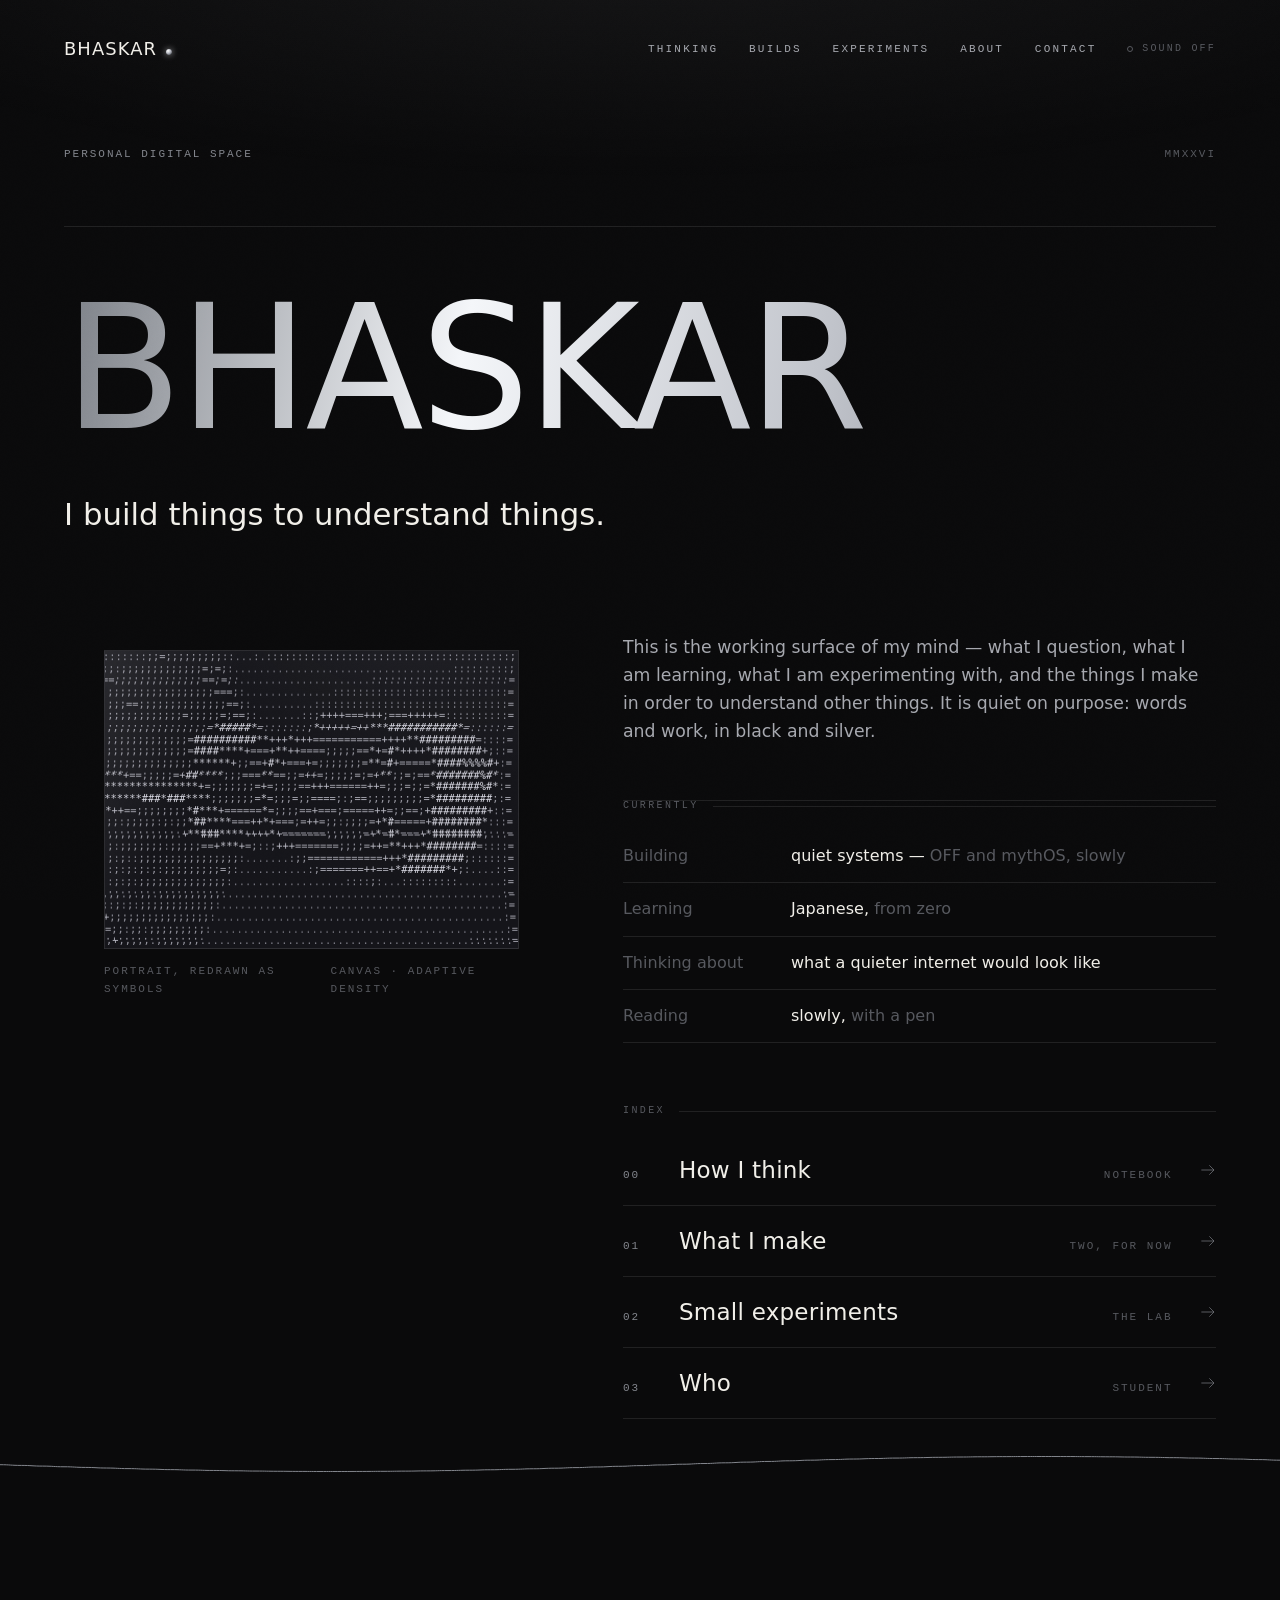
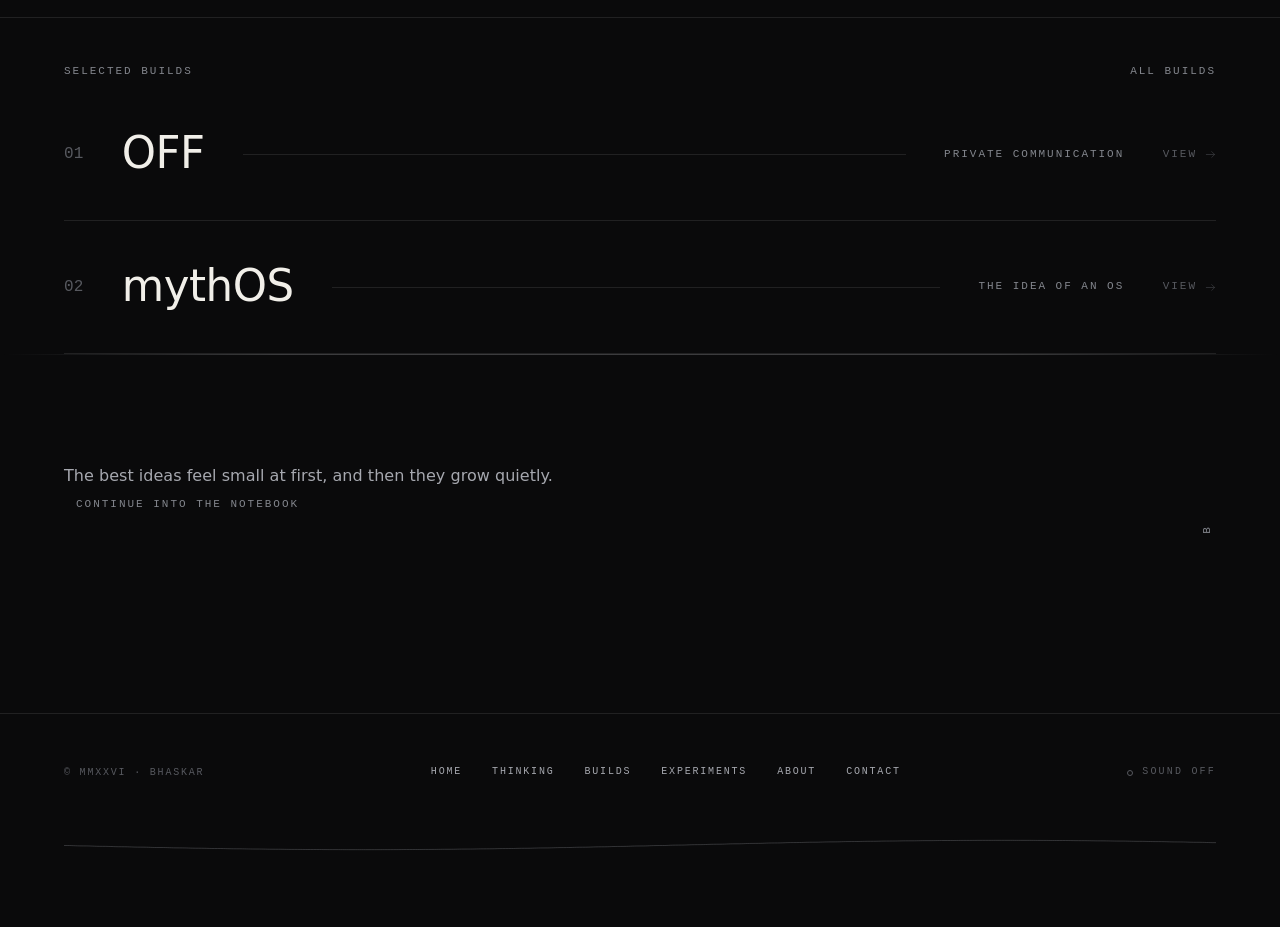
==== index.html @ d9e7417f "BHASKAR — personal site: 8 pages, design system, fonts, audio, loader, 404" ====
<!DOCTYPE html>
<html lang="en" class="no-js" data-base="">
<head>
  <meta charset="UTF-8">
  <meta name="viewport" content="width=device-width, initial-scale=1">
  <title>BHASKAR — builder &amp; student</title>
  <meta name="description" content="The personal digital space of Bhaskar. Thinking in public, quiet experiments, and things built to understand things.">
  <link rel="canonical" href="/">
  <link rel="icon" type="image/svg+xml" href="favicon.svg">
  <link rel="manifest" href="manifest.webmanifest">
  <meta name="theme-color" content="#0a0a0b">

  <meta property="og:type" content="website">
  <meta property="og:site_name" content="BHASKAR">
  <meta property="og:title" content="BHASKAR">
  <meta property="og:description" content="Thinking in public, quiet experiments, and things built to understand things.">
  <meta property="og:url" content="/">
  <meta name="twitter:card" content="summary">
  <meta name="twitter:title" content="BHASKAR">
  <meta name="twitter:description" content="Thinking in public, quiet experiments, and things built to understand things.">

  <link rel="preload" href="assets/fonts/SpaceGrotesk-Variable.woff2" as="font" type="font/woff2" crossorigin>
  <link rel="preload" href="assets/fonts/IBMPlexMono-Regular.woff2" as="font" type="font/woff2" crossorigin>
  <link rel="stylesheet" href="css/styles.css">
  <script src="js/loader.js" defer></script>
</head>
<body class="page-home">
  <div class="loader" role="status" aria-label="Loading">
    <div class="loader-inner">
      <span class="loader-word">BHASKAR<span class="dot" aria-hidden="true">.</span></span>
      <span class="loader-line" aria-hidden="true"></span>
      <span class="loader-caption mono">LOADING<span class="cursor" aria-hidden="true">_</span></span>
    </div>
  </div>


  <div class="page-shade" aria-hidden="true"></div>

  <header class="site-head wrap">
    <a class="wordmark" href="index.html" aria-label="BHASKAR — back to the top">
      BHASKAR<span class="dot" aria-hidden="true"></span>
    </a>
    <nav class="site-nav" aria-label="Primary">
      <a href="thinking/index.html">Thinking</a>
      <a href="builds/index.html">Builds</a>
      <a href="experiments/index.html">Experiments</a>
      <a href="about/index.html">About</a>
      <a href="contact/index.html">Contact</a>
      <button class="sound-toggle" type="button" data-sound-toggle aria-pressed="false" aria-label="Toggle sound">
        <span class="led" aria-hidden="true"></span><span data-sound-label>SOUND OFF</span>
      </button>
    </nav>
    <button class="menu-toggle" type="button" aria-expanded="false" aria-controls="menuPanel">MENU</button>
  </header>

  <div class="menu-panel" id="menuPanel" aria-hidden="true">
    <a href="index.html"><span class="n">00</span>Home</a>
    <a href="thinking/index.html"><span class="n">01</span>Thinking</a>
    <a href="builds/index.html"><span class="n">02</span>Builds</a>
    <a href="experiments/index.html"><span class="n">03</span>Experiments</a>
    <a href="about/index.html"><span class="n">04</span>About</a>
    <a href="contact/index.html"><span class="n">05</span>Contact</a>
    <div class="menu-foot caps">BHASKAR · MMXXVI</div>
  </div>

  <main id="main">
    <section class="home-hero wrap" aria-labelledby="home-title">
      <div class="home-meta">
        <span class="caps caps--silver">Personal digital space</span>
        <span class="caps caps--dim">MMXXVI</span>
      </div>

      <h1 id="home-title" class="home-title metal">BHASKAR</h1>

      <p class="home-lede">
        I build things to understand things.
      </p>

      <div class="home-grid">
        <figure class="portrait" data-reveal>
          <div class="portrait__frame">
            <canvas data-portrait
                    data-src="assets/images/portrait/portrait.webp"
                    data-fallback="portraitFallback"
                    aria-label="Portrait of Bhaskar redrawn as a field of characters"></canvas>
            <img id="portraitFallback"
                 src="assets/images/portrait/portrait.webp"
                 alt="Portrait of Bhaskar"
                 width="1600" height="1156"
                 loading="lazy" decoding="async" hidden>
          </div>
          <figcaption class="portrait__caption">
            <span class="caps caps--dim">Portrait, redrawn as symbols</span>
            <span class="caps caps--dim">Canvas · adaptive density</span>
          </figcaption>
        </figure>

        <div class="home-intro">
          <p class="lead" data-reveal>
            This is the working surface of my mind — what I question, what I am
            learning, what I am experimenting with, and the things I make in
            order to understand other things. It is quiet on purpose: words and
            work, in black and silver.
          </p>

          <section class="currently" aria-label="Currently" data-reveal>
            <h2 class="block-label">Currently</h2>
            <dl>
              <div class="row"><dt>Building</dt><dd>quiet systems — <span class="t">OFF and mythOS, slowly</span></dd></div>
              <div class="row"><dt>Learning</dt><dd>Japanese, <span class="t">from zero</span></dd></div>
              <div class="row"><dt>Thinking about</dt><dd>what a quieter internet would look like</dd></div>
              <div class="row"><dt>Reading</dt><dd>slowly, <span class="t">with a pen</span></dd></div>
            </dl>
          </section>

          <section class="page-index" aria-label="Pages" data-reveal style="--d:.15s">
            <h2 class="block-label">Index</h2>
            <div class="row">
              <span class="n caps caps--dim">00</span>
              <a class="name" href="thinking/index.html">How I think</a>
              <span class="where caps caps--dim">Notebook</span>
              <span class="arrow" aria-hidden="true"><svg viewBox="0 0 24 24" preserveAspectRatio="none"><path d="M2 12 H21 M14 5 L21 12 L14 19"/></svg></span>
            </div>
            <div class="row">
              <span class="n caps caps--dim">01</span>
              <a class="name" href="builds/index.html">What I make</a>
              <span class="where caps caps--dim">Two, for now</span>
              <span class="arrow" aria-hidden="true"><svg viewBox="0 0 24 24" preserveAspectRatio="none"><path d="M2 12 H21 M14 5 L21 12 L14 19"/></svg></span>
            </div>
            <div class="row">
              <span class="n caps caps--dim">02</span>
              <a class="name" href="experiments/index.html">Small experiments</a>
              <span class="where caps caps--dim">The lab</span>
              <span class="arrow" aria-hidden="true"><svg viewBox="0 0 24 24" preserveAspectRatio="none"><path d="M2 12 H21 M14 5 L21 12 L14 19"/></svg></span>
            </div>
            <div class="row">
              <span class="n caps caps--dim">03</span>
              <a class="name" href="about/index.html">Who</a>
              <span class="where caps caps--dim">Student</span>
              <span class="arrow" aria-hidden="true"><svg viewBox="0 0 24 24" preserveAspectRatio="none"><path d="M2 12 H21 M14 5 L21 12 L14 19"/></svg></span>
            </div>
          </section>
        </div>
      </div>
    </section>

    <svg class="wave wave--line" data-wave role="presentation" aria-hidden="true"></svg>

    <section class="selected wrap" aria-label="Selected projects">
      <div class="selected-head">
        <h2 class="caps caps--silver">Selected builds</h2>
        <a class="caps u-line" href="builds/index.html" data-sound="whoosh">All builds</a>
      </div>

      <a class="row" href="builds/off/index.html" data-sound="click">
        <span class="num mono">01</span>
        <span class="name">OFF</span>
        <span class="rule" aria-hidden="true"></span>
        <span class="tag caps">Private communication</span>
        <span class="go caps">View<span class="arrow" aria-hidden="true"><svg viewBox="0 0 24 24" preserveAspectRatio="none"><path d="M2 12 H21 M14 5 L21 12 L14 19"/></svg></span></span>
      </a>

      <a class="row" href="builds/mythos/index.html" data-sound="click">
        <span class="num mono">02</span>
        <span class="name">mythOS</span>
        <span class="rule" aria-hidden="true"></span>
        <span class="tag caps">The idea of an OS</span>
        <span class="go caps">View<span class="arrow" aria-hidden="true"><svg viewBox="0 0 24 24" preserveAspectRatio="none"><path d="M2 12 H21 M14 5 L21 12 L14 19"/></svg></span></span>
      </a>
    </section>

    <div class="wrap hair"></div>

    <div class="home-end wrap" data-reveal>
      <p class="line">
        The best ideas feel small at first, and then they grow quietly.
        <a class="u-line caps caps--silver" href="thinking/index.html" style="margin-left:12px">Continue into the notebook</a>
      </p>
      <span class="sign">B</span>
    </div>
  </main>

  <footer class="site-foot">
    <div class="foot-row">
      <span class="caps">© MMXXVI · BHASKAR</span>
      <nav class="foot-links" aria-label="Footer">
        <a href="index.html">Home</a>
        <a href="thinking/index.html">Thinking</a>
        <a href="builds/index.html">Builds</a>
        <a href="experiments/index.html">Experiments</a>
        <a href="about/index.html">About</a>
        <a href="contact/index.html">Contact</a>
      </nav>
      <button class="sound-toggle" type="button" data-sound-toggle aria-pressed="false" aria-label="Toggle sound">
        <span class="led" aria-hidden="true"></span><span data-sound-label>SOUND OFF</span>
      </button>
    </div>
    <svg class="wave wave--sm wave--faint wf" data-wave role="presentation" aria-hidden="true"></svg>
  </footer>

  <script src="js/data/projects.js" defer></script>
  <script src="js/audio.js" defer></script>
  <script src="js/transitions.js" defer></script>
  <script src="js/reveal.js" defer></script>
  <script src="js/waves.js" defer></script>
  <script src="js/portrait.js" defer></script>
  <script src="js/main.js" defer></script>
</body>
</html>
---- css/styles.css ----
/* ============================================================
   BHASKAR — design system
   black / white / graphite / silver / quiet typography
   ============================================================ */

/* ---------- tokens ---------- */
:root {
  --black:      #060606;
  --ink:        #0b0b0c;
  --page:       #0a0a0b;
  --charcoal:   #15151a;
  --graphite:   #26262d;
  --steel:      #3d3f47;

  --silver-dim: #83868d;
  --silver:     #b9bcc4;
  --silver-bright: #eef0f4;
  --paper:      #f1efe9;
  --fog:        #a6a8af;
  --ghost:      #57595f;
  --line:       rgba(238, 240, 244, 0.10);
  --line-strong: rgba(238, 240, 244, 0.22);

  --font-sans: "Space Grotesk", "Avenir Next", "Segoe UI", system-ui, sans-serif;
  --font-mono: "IBM Plex Mono", ui-monospace, "SF Mono", "Cascadia Mono", Menlo, monospace;

  --ease: cubic-bezier(0.16, 1, 0.3, 1);
  --ease-hard: cubic-bezier(0.77, 0, 0.18, 1);

  --silver-metal: linear-gradient(100deg,
      #7c8087 0%, #f4f6f9 16%, #c2c5cc 30%, #71757d 46%,
      #eceef2 60%, #a9adb5 78%, #7c8087 100%);

  --section-gap: clamp(64px, 12vh, 140px);
}

/* ---------- reset ---------- */
*, *::before, *::after { box-sizing: border-box; }

html {
  -webkit-text-size-adjust: 100%;
  scrollbar-color: var(--graphite) var(--black);
}

body {
  margin: 0;
  background: var(--page);
  color: var(--paper);
  font-family: var(--font-sans);
  font-size: 1rem;
  line-height: 1.65;
  font-weight: 400;
  letter-spacing: 0.002em;
  overflow-x: clip;
  -webkit-font-smoothing: antialiased;
  text-rendering: optimizeLegibility;
  min-height: 100vh;
  display: flex;
  flex-direction: column;
}

main { flex: 1 0 auto; }

/* film-grain / paper noise */
body::before,
body::after {
  content: "";
  position: fixed;
  inset: 0;
  pointer-events: none;
  z-index: 64;
}
body::before {
  background-image: url("data:image/svg+xml,%3Csvg xmlns='http://www.w3.org/2000/svg' width='160' height='160'%3E%3Cfilter id='n'%3E%3CfeTurbulence type='fractalNoise' baseFrequency='0.8' numOctaves='2'/%3E%3C/filter%3E%3Crect width='160' height='160' filter='url(%23n)' opacity='0.5'/%3E%3C/svg%3E");
  opacity: 0.028;
  mix-blend-mode: overlay;
}
/* soft light well at the top of every page */
body::after {
  background:
    radial-gradient(120% 46% at 50% -8%, rgba(238, 240, 244, 0.055), transparent 62%),
    none;
  z-index: -1;
}

/* ---------- base type ---------- */
h1, h2, h3, h4 { margin: 0; font-weight: 400; line-height: 1.08; letter-spacing: -0.015em; }

p { margin: 0 0 1.1em; }

a {
  color: inherit;
  text-decoration: none;
}

::selection { background: var(--paper); color: var(--black); text-shadow: none; }

:focus-visible {
  outline: 1px solid var(--silver-bright);
  outline-offset: 3px;
  border-radius: 1px;
}

img, svg, canvas { display: block; max-width: 100%; }

button {
  font: inherit;
  color: inherit;
  background: none;
  border: 0;
  padding: 0;
  cursor: pointer;
}

/* ---------- helpers ---------- */
.wrap {
  width: 100%;
  max-width: 1340px;
  margin-inline: auto;
  padding-inline: clamp(20px, 5vw, 64px);
}

.mono { font-family: var(--font-mono); }
.caps {
  font-family: var(--font-mono);
  font-size: 0.6875rem;              /* 11px */
  letter-spacing: 0.18em;
  text-transform: uppercase;
  line-height: 1.6;
}
.caps--dim { color: var(--ghost); }
.caps--silver { color: var(--silver-dim); }

.sr-only {
  position: absolute;
  width: 1px; height: 1px;
  padding: 0; margin: -1px;
  overflow: hidden;
  clip: rect(0 0 0 0);
  white-space: nowrap;
  border: 0;
}

.hair {
  height: 1px;
  border: 0;
  margin: 0;
  background: linear-gradient(90deg, transparent, var(--line-strong) 22%, var(--line-strong) 78%, transparent);
}

/* silver metallic headline treatment */
.metal {
  background: var(--silver-metal);
  background-size: 220% 100%;
  -webkit-background-clip: text;
  background-clip: text;
  -webkit-text-fill-color: transparent;
  color: transparent;
  animation: metal-sweep 14s ease-in-out infinite;
}
@keyframes metal-sweep {
  0%, 100% { background-position: 0% 0; }
  50%      { background-position: 96% 0; }
}

@media (prefers-reduced-motion: reduce) {
  .metal { animation: none; background-position: 14% 0; }
}

/* hairline that slides its light along */
.sheen {
  position: relative;
  overflow: hidden;
}
.sheen::after {
  content: "";
  position: absolute;
  top: 0; bottom: 0; left: -120%;
  width: 55%;
  background: linear-gradient(100deg, transparent, rgba(238, 240, 244, 0.10), transparent);
  transform: skewX(-18deg);
  animation: sheen-slide 7s var(--ease) infinite;
}
@keyframes sheen-slide {
  0%, 55% { left: -130%; }
  90%, 100% { left: 130%; }
}
@media (prefers-reduced-motion: reduce) { .sheen::after { animation: none; display: none; } }

.vlabel {
  writing-mode: vertical-rl;
  font-family: var(--font-mono);
  font-size: 0.625rem;
  letter-spacing: 0.42em;
  text-transform: uppercase;
  color: var(--ghost);
}

/* underline sweep for links */
.u-line { position: relative; }
.u-line::after {
  content: "";
  position: absolute;
  left: 0; right: 0; bottom: -3px;
  height: 1px;
  background: var(--silver);
  transform: scaleX(0);
  transform-origin: left;
  transition: transform 0.45s var(--ease);
}
.u-line:hover::after, .u-line:focus-visible::after { transform: scaleX(1); }

/* small arrow glyph (svg, no font dependency) */
.arrow {
  display: inline-block;
  width: 1em; height: 1em;
  vertical-align: -0.12em;
  transition: transform 0.4s var(--ease);
}
.arrow svg { width: 100%; height: 100%; stroke: currentColor; fill: none; stroke-width: 1; }

/* ---------- scroll reveal ---------- */
.reveal {
  opacity: 0;
  transform: translateY(26px);
  transition: opacity 0.9s var(--ease), transform 0.9s var(--ease);
  transition-delay: var(--d, 0s);
  will-change: opacity, transform;
}
.reveal.in { opacity: 1; transform: none; }

.reveal-line { position: relative; }
.reveal-line::before {
  content: "";
  position: absolute;
  left: 0; right: 0; top: -1px;
  height: 1px;
  background: var(--silver-dim);
  transform: scaleX(0);
  transform-origin: left;
  transition: transform 1.1s var(--ease) 0.2s;
}
.reveal-line.in::before { transform: scaleX(1); }

/* ============================================================
   page transition (silver-haired wipe)
   ============================================================ */
.page-shade {
  position: fixed;
  inset: 0;
  z-index: 70;
  background: var(--black);
  transform: scaleY(0);
  transform-origin: 50% 0;
  pointer-events: none;
  visibility: hidden;
}
.page-shade::after {
  content: "";
  position: absolute;
  left: 0; right: 0; bottom: 0;
  height: 1px;
  background: linear-gradient(90deg, transparent, var(--silver) 30%, #fff 50%, var(--silver) 70%, transparent);
  opacity: 0.5;
}

body.is-live .page-shade { visibility: visible; }
body.is-leaving .page-shade {
  animation: shade-in 0.42s var(--ease-hard) forwards;
  visibility: visible;
}
@keyframes shade-in {
  from { transform: scaleY(0); }
  to   { transform: scaleY(1); }
}

body.is-arriving .page-shade {
  animation: shade-out 0.62s var(--ease-hard) 0.06s forwards;
  visibility: visible;
}
@keyframes shade-out {
  from { transform: scaleY(1); }
  to   { transform: scaleY(0); }
}

/* subtle rise-in for main content on arrival */
body.is-arriving main,
body.is-arriving .site-head,
body.is-arriving .site-foot {
  animation: rise-in 0.7s var(--ease) 0.16s both;
}
@keyframes rise-in {
  from { opacity: 0; transform: translateY(14px); }
  to   { opacity: 1; transform: none; }
}

@media (prefers-reduced-motion: reduce) {
  .page-shade, body.is-arriving .page-shade { animation-duration: 0.001s; }
  body.is-arriving main,
  body.is-arriving .site-head,
  body.is-arriving .site-foot { animation: none; }
}

/* ============================================================
   header / navigation
   ============================================================ */
.site-head {
  display: flex;
  align-items: center;
  justify-content: space-between;
  gap: 24px;
  padding-top: clamp(22px, 4vh, 34px);
  padding-bottom: 10px;
}

.wordmark {
  display: inline-flex;
  align-items: baseline;
  gap: 9px;
  font-size: clamp(1.05rem, 1.4vw, 1.3rem);
  font-weight: 500;
  letter-spacing: 0.06em;
  color: var(--paper);
  white-space: nowrap;
}
.wordmark .dot {
  display: inline-block;
  width: 6px; height: 6px;
  border-radius: 50%;
  background: radial-gradient(circle at 34% 30%, #fff, var(--silver) 42%, var(--steel) 90%);
  box-shadow: 0 0 6px rgba(238, 240, 244, 0.65);
  vertical-align: 0.08em;
}

.site-nav {
  display: flex;
  align-items: center;
  gap: clamp(18px, 2.4vw, 34px);
}
.site-nav a {
  font-family: var(--font-mono);
  font-size: 0.6875rem;
  letter-spacing: 0.2em;
  text-transform: uppercase;
  color: var(--fog);
  position: relative;
  padding-block: 4px;
  transition: color 0.3s ease;
}
.site-nav a::after {
  content: "";
  position: absolute;
  left: 0; right: 0; bottom: -2px;
  height: 1px;
  background: var(--silver);
  transform: scaleX(0);
  transform-origin: left;
  transition: transform 0.4s var(--ease);
}
.site-nav a:hover, .site-nav a:focus-visible,
.site-nav a[aria-current="page"] { color: var(--paper); }
.site-nav a:hover::after,
.site-nav a:focus-visible::after,
.site-nav a[aria-current="page"]::after { transform: scaleX(1); }

.sound-toggle {
  display: inline-flex;
  align-items: center;
  gap: 9px;
  font-family: var(--font-mono);
  font-size: 0.625rem;
  letter-spacing: 0.22em;
  color: var(--ghost);
  padding: 6px 0;
  transition: color 0.3s ease;
  -webkit-tap-highlight-color: transparent;
}
.sound-toggle:hover { color: var(--paper); }
.sound-toggle .led {
  width: 6px; height: 6px;
  border-radius: 50%;
  border: 1px solid var(--ghost);
  transition: all 0.3s ease;
}
.sound-toggle[aria-pressed="true"] { color: var(--silver); }
.sound-toggle[aria-pressed="true"] .led {
  background: var(--silver-bright);
  border-color: var(--silver-bright);
  box-shadow: 0 0 7px rgba(238, 240, 244, 0.75);
}

.menu-toggle {
  display: none;
  font-family: var(--font-mono);
  font-size: 0.6875rem;
  letter-spacing: 0.22em;
  color: var(--fog);
  padding: 6px 0;
  z-index: 60;
}

/* ---------- mobile nav panel ---------- */
.menu-panel {
  position: fixed;
  inset: 0;
  z-index: 60;
  background: var(--black);
  display: flex;
  flex-direction: column;
  align-items: flex-start;
  justify-content: center;
  padding: 0 clamp(28px, 8vw, 60px);
  gap: 8px;
  clip-path: inset(0 0 100% 0);
  visibility: hidden;
  transition: clip-path 0.42s var(--ease-hard), visibility 0.42s;
}
.menu-panel.open { clip-path: inset(0 0 0 0); visibility: visible; }
.menu-panel a {
  font-size: clamp(1.6rem, 7vw, 2.4rem);
  font-weight: 300;
  letter-spacing: -0.01em;
  color: var(--paper);
  padding-block: 8px;
  display: flex;
  align-items: baseline;
  gap: 18px;
}
.menu-panel a .n {
  font-family: var(--font-mono);
  font-size: 0.6875rem;
  color: var(--ghost);
}
.menu-panel .menu-foot {
  margin-top: 40px;
  color: var(--ghost);
}

/* ============================================================
   waves
   ============================================================ */
.wave {
  width: 100%;
  height: 90px;
  overflow: hidden;
  pointer-events: none;
  user-select: none;
}
.wave--sm { height: 56px; }
.wave--lg { height: clamp(120px, 20vh, 240px); }
.wave--full { height: clamp(160px, 30vh, 320px); }
.wave path { vector-effect: non-scaling-stroke; fill: none; }
.wave--line path { stroke: var(--silver-dim); }
.wave--faint path { stroke: rgba(184, 187, 195, 0.4); }
.wave--fog path { stroke: rgba(87, 89, 95, 0.6); }

.wave-space {
  display: block;
  width: 100%;
  height: clamp(70px, 16vh, 150px);
}

/* ============================================================
   home
   ============================================================ */
.home-hero { padding-top: clamp(34px, 8vh, 92px); }

.home-meta {
  display: flex;
  justify-content: space-between;
  gap: 18px;
  flex-wrap: wrap;
  padding-bottom: clamp(30px, 7vh, 66px);
  border-bottom: 1px solid var(--line);
}

.home-title {
  margin-top: clamp(30px, 7vh, 70px);
  line-height: 0.92;
  font-size: clamp(3rem, 13.5vw, 12rem);
  font-weight: 400;
  letter-spacing: -0.02em;
  max-width: 12ch;
}
.home-title .metal { display: inline-block; }

.home-lede {
  margin: clamp(26px, 5vh, 48px) 0 0;
  max-width: 30ch;
  font-size: clamp(1.35rem, 2.4vw, 2rem);
  font-weight: 300;
  line-height: 1.32;
  color: var(--paper);
}
.home-lede em { font-style: normal; color: var(--silver); }

.home-grid {
  margin-top: clamp(48px, 11vh, 110px);
  display: grid;
  grid-template-columns: minmax(0, 5fr) minmax(0, 6fr);
  gap: clamp(28px, 5vw, 80px);
  align-items: start;
}

/* portrait */
.portrait { position: relative; }
.portrait__frame {
  position: relative;
  overflow: hidden;
  aspect-ratio: 1600 / 1156;
  background:
    radial-gradient(120% 120% at 80% -20%, rgba(238, 240, 244, 0.06), transparent 55%),
    var(--charcoal);
  border: 1px solid var(--line);
}
.portrait__frame canvas {
  width: 100%;
  height: 100%;
  display: block;
  -webkit-user-select: none;
  user-select: none;
}
.portrait__frame img { width: 100%; height: 100%; object-fit: cover; }
.portrait__frame::after {
  content: "";
  position: absolute;
  inset: 0;
  background: linear-gradient(115deg, rgba(255,255,255,0.09), transparent 26%);
  pointer-events: none;
}
.portrait__caption {
  margin-top: 14px;
  display: flex;
  justify-content: space-between;
  gap: 16px;
}

/* home intro column */
.home-intro .lead {
  font-size: clamp(1.02rem, 1.35vw, 1.22rem);
  line-height: 1.62;
  color: var(--fog);
  max-width: 56ch;
}
.block-label {
  font-family: var(--font-mono);
  font-size: 0.625rem;
  letter-spacing: 0.24em;
  text-transform: uppercase;
  color: var(--ghost);
  margin: 0 0 18px;
  display: flex;
  align-items: center;
  gap: 14px;
}
.block-label::after {
  content: "";
  flex: 1;
  height: 1px;
  background: var(--line);
}

.currently {
  margin-top: clamp(34px, 6vh, 60px);
  border-top: 1px solid var(--line);
  border-bottom: 1px solid var(--line);
}
.currently dl { margin: 0; }
.currently .row {
  display: grid;
  grid-template-columns: 150px 1fr;
  gap: 18px;
  padding: 13px 0;
  border-bottom: 1px solid var(--line);
}
.currently .row:last-child { border-bottom: 0; }
.currently dt { color: var(--ghost); }
.currently dd { margin: 0; color: var(--paper); }
.currently dd .t { color: var(--ghost); }

/* index / page links (editorial list) */
.page-index { margin-top: clamp(40px, 7vh, 70px); }
.page-index .row {
  display: flex;
  align-items: baseline;
  gap: 22px;
  padding: 16px 0;
  border-bottom: 1px solid var(--line);
  transition: padding-left 0.4s var(--ease);
}
.page-index .row:first-child { border-top: 1px solid var(--line); }
.page-index .row:hover { padding-left: 12px; }
.page-index .row .n { color: var(--silver-dim); min-width: 34px; }
.page-index .row .name {
  font-size: clamp(1.1rem, 1.8vw, 1.5rem);
  font-weight: 300;
  letter-spacing: 0.01em;
  color: var(--paper);
  transition: color 0.3s ease;
}
.page-index .row:hover .name, .page-index .row:focus-within .name { color: var(--silver-bright); }
.page-index .row .where { margin-left: auto; color: var(--ghost); }
.page-index .row .arrow { margin-left: 6px; color: var(--silver-dim); }
.page-index .row:hover .arrow { transform: translateX(6px); }

/* selected builds strip */
.selected {
  margin-top: var(--section-gap);
  border-top: 1px solid var(--line);
  padding-top: clamp(28px, 5vh, 48px);
}
.selected-head {
  display: flex;
  justify-content: space-between;
  align-items: baseline;
  gap: 20px;
  margin-bottom: 8px;
}
.selected-head a { color: var(--silver-dim); }
.selected-head a:hover { color: var(--paper); }
.selected .row {
  display: flex;
  align-items: center;
  gap: clamp(16px, 3vw, 40px);
  padding: clamp(18px, 3.4vh, 30px) 0;
  border-bottom: 1px solid var(--line);
  transition: padding-left 0.4s var(--ease);
}
.selected .row:hover { padding-left: 14px; }
.selected .row .num { color: var(--ghost); }
.selected .row .name {
  font-size: clamp(1.5rem, 3.4vw, 2.8rem);
  font-weight: 300;
  letter-spacing: -0.01em;
}
.selected .row .rule { flex: 1; height: 1px; background: var(--line); }
.selected .row .tag { color: var(--silver-dim); white-space: nowrap; }
.selected .row .go { color: var(--ghost); display: flex; align-items: center; gap: 8px; }
.selected .row:hover .go { color: var(--silver); }
.selected .row:hover .go .arrow { transform: translateX(6px); }

.home-end {
  margin-top: var(--section-gap);
  display: grid;
  grid-template-columns: 1fr auto;
  gap: 24px;
  align-items: end;
  padding-bottom: clamp(40px, 8vh, 90px);
}
.home-end .line { color: var(--fog); max-width: 52ch; font-weight: 300; }
.home-end .sign {
  font-family: var(--font-mono);
  font-size: 0.6875rem;
  letter-spacing: 0.2em;
  color: var(--silver-dim);
  white-space: nowrap;
  writing-mode: vertical-rl;
  transform: rotate(180deg);
}

/* ============================================================
   shared section heading block
   ============================================================ */
.lede-block { margin-top: clamp(28px, 6vh, 60px); max-width: 64ch; }
.lede-block p { font-size: clamp(1.05rem, 1.4vw, 1.3rem); font-weight: 300; line-height: 1.55; color: var(--fog); }
.lede-block p strong { color: var(--paper); font-weight: 400; }

.page-title {
  font-size: clamp(2.6rem, 8.5vw, 7rem);
  font-weight: 400;
  letter-spacing: -0.02em;
  line-height: 0.98;
  margin-top: clamp(24px, 6vh, 56px);
}
.page-title .num {
  font-family: var(--font-mono);
  font-size: 0.75em;
  color: var(--silver-dim);
  font-weight: 400;
  letter-spacing: 0.05em;
}

/* ============================================================
   thinking
   ============================================================ */
.think-hero { padding-top: clamp(34px, 8vh, 92px); }
.think-opener {
  margin-top: clamp(36px, 9vh, 90px);
  font-size: clamp(1.7rem, 4.4vw, 3.3rem);
  font-weight: 300;
  line-height: 1.22;
  max-width: 26ch;
  letter-spacing: -0.01em;
}
.think-opener .cue { color: var(--silver-dim); }

.log { margin-top: clamp(44px, 9vh, 90px); }
.log .entry {
  display: grid;
  grid-template-columns: 120px minmax(0, 1fr) minmax(0, 340px);
  gap: clamp(16px, 3vw, 48px);
  padding: clamp(30px, 5vh, 52px) 0;
  border-top: 1px solid var(--line);
}
.log .entry:first-child { border-top: 0; }
.log .entry .n {
  font-family: var(--font-mono);
  font-size: 0.75rem;
  color: var(--silver-dim);
  padding-top: 6px;
}
.log .entry .st {
  font-size: clamp(1.3rem, 2.6vw, 2.1rem);
  font-weight: 300;
  line-height: 1.28;
  letter-spacing: -0.005em;
  max-width: 34ch;
}
.log .entry .note {
  font-family: var(--font-mono);
  font-size: 0.6875rem;
  line-height: 1.85;
  color: var(--fog);
  padding-top: 4px;
  letter-spacing: 0.01em;
}

.questions { margin-top: var(--section-gap); }
.questions .q-list {
  margin-top: 26px;
  border-top: 1px solid var(--line);
}
.questions .q {
  display: grid;
  grid-template-columns: 84px 1fr;
  gap: 20px;
  padding: 22px 0;
  border-bottom: 1px solid var(--line);
  align-items: baseline;
}
.questions .q .qn { font-family: var(--font-mono); font-size: 0.6875rem; color: var(--ghost); }
.questions .q .qt {
  font-size: clamp(1.05rem, 1.6vw, 1.4rem);
  font-weight: 300;
  color: var(--fog);
  transition: color 0.35s ease, transform 0.35s var(--ease);
  transform-origin: left;
}
.questions .q:hover .qt { color: var(--silver-bright); transform: translateX(6px); }

.principles { margin-top: var(--section-gap); }
.principles .p-list { margin-top: 26px; border-top: 1px solid var(--line); }
.principles .p {
  display: flex;
  align-items: baseline;
  gap: 26px;
  padding: 20px 0;
  border-bottom: 1px solid var(--line);
}
.principles .p .pi {
  font-family: var(--font-mono);
  font-size: 0.6875rem;
  color: var(--silver);
  white-space: nowrap;
}
.principles .p .pt {
  font-family: var(--font-mono);
  font-size: 0.6875rem;
  letter-spacing: 0.16em;
  text-transform: uppercase;
  color: var(--paper);
}
.principles .p .pd { margin-left: auto; color: var(--ghost); font-family: var(--font-mono); font-size: 0.625rem; }

.think-end { margin-top: var(--section-gap); padding-bottom: 60px; }
.think-end .closing {
  font-size: clamp(1.4rem, 3vw, 2.2rem);
  font-weight: 300;
  max-width: 30ch;
}

/* ============================================================
   builds index
   ============================================================ */
.builds-intro { margin-top: clamp(30px, 7vh, 66px); max-width: 60ch; }
.builds-intro p { font-size: clamp(1.05rem, 1.5vw, 1.35rem); font-weight: 300; color: var(--fog); line-height: 1.55; }

.build-list { margin-top: clamp(40px, 8vh, 84px); }
.build-row {
  position: relative;
  display: grid;
  grid-template-columns: 70px minmax(0, 1fr) auto;
  align-items: center;
  gap: clamp(14px, 2.5vw, 40px);
  padding: clamp(34px, 6vh, 60px) 0;
  border-bottom: 1px solid var(--line);
}
.build-row:first-child { border-top: 1px solid var(--line); }
.build-row .bnum {
  font-family: var(--font-mono);
  font-size: clamp(0.78rem, 1.1vw, 1rem);
  color: var(--silver-dim);
}
.build-row .bname {
  font-size: clamp(2.2rem, 7vw, 5.4rem);
  font-weight: 300;
  letter-spacing: -0.015em;
  line-height: 0.96;
  color: var(--paper);
  transition: color 0.35s ease;
}
.build-row:hover .bname,
.build-row:focus-within .bname { color: var(--silver); }
.build-row .btag {
  font-family: var(--font-mono);
  font-size: 0.75rem;
  letter-spacing: 0.18em;
  color: var(--silver-dim);
  white-space: nowrap;
}
.build-row .meta {
  grid-column: 2 / -1;
  display: flex;
  flex-wrap: wrap;
  gap: 8px 30px;
  font-family: var(--font-mono);
  font-size: 0.625rem;
  letter-spacing: 0.14em;
  color: var(--ghost);
  text-transform: uppercase;
}
.build-row .meta span b { color: var(--fog); font-weight: 500; margin-right: 9px; }
.build-row .go {
  grid-column: 1 / -1;
  display: inline-flex;
  align-items: center;
  gap: 12px;
  margin-top: 4px;
  font-family: var(--font-mono);
  font-size: 0.6875rem;
  letter-spacing: 0.2em;
  color: var(--ghost);
  text-transform: uppercase;
  transition: color 0.3s ease;
  justify-self: start;
}
.build-row:hover .go, .build-row:focus-within .go { color: var(--silver); }
.build-row .go .arrow { transition: transform 0.4s var(--ease); }
.build-row:hover .go .arrow, .build-row:focus-within .go .arrow { transform: translateX(8px); }
/* faint watermark numeral */
.build-row .watermark {
  position: absolute;
  right: 0; top: 50%;
  transform: translateY(-56%);
  font-size: clamp(6rem, 18vw, 15rem);
  font-weight: 300;
  line-height: 1;
  color: transparent;
  -webkit-text-stroke: 1px rgba(238, 240, 244, 0.05);
  pointer-events: none;
  z-index: -1;
}

.build-note { margin-top: var(--section-gap); padding-bottom: 60px; max-width: 58ch; }
.build-note p { font-family: var(--font-mono); font-size: 0.72rem; line-height: 1.9; color: var(--ghost); }

/* ============================================================
   project case pages
   ============================================================ */
.case-hero { padding-top: clamp(34px, 8vh, 92px); }
.case-head { margin-top: clamp(30px, 7vh, 70px); }
.case-head .num {
  font-family: var(--font-mono);
  font-size: 0.8rem;
  letter-spacing: 0.24em;
  color: var(--silver-dim);
  margin-bottom: 18px;
  display: block;
}
.case-head .name {
  font-size: clamp(3rem, 12vw, 9.5rem);
  font-weight: 300;
  letter-spacing: -0.02em;
  line-height: 0.94;
}
.case-head .tagline {
  margin-top: 22px;
  font-family: var(--font-mono);
  font-size: 0.8rem;
  letter-spacing: 0.26em;
  text-transform: uppercase;
  color: var(--silver);
}
.case-head .blurb {
  margin-top: clamp(26px, 5vh, 44px);
  max-width: 56ch;
  font-size: clamp(1.05rem, 1.5vw, 1.35rem);
  font-weight: 300;
  line-height: 1.55;
  color: var(--fog);
}
.case-head .blurb strong { color: var(--paper); font-weight: 400; }

.case-data {
  margin-top: clamp(36px, 7vh, 64px);
  border-top: 1px solid var(--line);
  border-bottom: 1px solid var(--line);
  display: grid;
  grid-template-columns: repeat(auto-fit, minmax(150px, 1fr));
}
.case-data .cell { padding: 20px 4px; }
.case-data .cell + .cell { border-left: 1px solid var(--line); }
.case-data .cell dt {
  font-family: var(--font-mono);
  font-size: 0.625rem;
  letter-spacing: 0.22em;
  color: var(--ghost);
  margin-bottom: 10px;
}
.case-data .cell dd { margin: 0; font-family: var(--font-mono); font-size: 0.78rem; letter-spacing: 0.06em; color: var(--paper); }
.case-data .cell dd.ph { color: var(--silver-dim); }

.case-body {
  display: grid;
  grid-template-columns: 200px minmax(0, 1fr);
  gap: clamp(24px, 5vw, 90px);
  margin-top: clamp(48px, 9vh, 100px);
}
.case-body .rail {
  position: sticky;
  top: 24px;
  align-self: start;
}
.case-body .rail a {
  font-family: var(--font-mono);
  font-size: 0.625rem;
  letter-spacing: 0.2em;
  color: var(--ghost);
  text-transform: uppercase;
  display: inline-flex;
  align-items: center;
  gap: 8px;
}
.case-body .rail a:hover { color: var(--silver); }

.section {
  padding: clamp(44px, 8vh, 88px) 0;
  border-top: 1px solid var(--line);
}
.section:first-of-type { border-top-color: var(--line-strong); }
.section .sec-num {
  font-family: var(--font-mono);
  font-size: 0.72rem;
  letter-spacing: 0.22em;
  color: var(--silver-dim);
  display: flex;
  align-items: center;
  gap: 16px;
  margin-bottom: 26px;
}
.section .sec-num::after { content: ""; flex: 1; height: 1px; background: var(--line); }
.section h3 {
  font-size: clamp(1.6rem, 3.2vw, 2.7rem);
  font-weight: 300;
  letter-spacing: -0.01em;
  max-width: 22ch;
}
.section .body-text { margin-top: 26px; max-width: 68ch; color: var(--fog); font-weight: 300; line-height: 1.72; }
.section .body-text strong { color: var(--paper); font-weight: 400; }
.section .note {
  margin-top: 24px;
  font-family: var(--font-mono);
  font-size: 0.72rem;
  line-height: 1.9;
  color: var(--ghost);
  border-left: 1px solid var(--line-strong);
  padding-left: 18px;
}

/* statement break */
.statement {
  margin: clamp(40px, 8vh, 90px) 0;
  font-size: clamp(1.6rem, 4vw, 3rem);
  font-weight: 300;
  line-height: 1.25;
  max-width: 22ch;
  letter-spacing: -0.01em;
}
.statement .sil { color: var(--silver); }

/* mythos uses a right-floated data block, roman numerals, staggered text */
.mythos .case-head .name { color: var(--silver-bright); }
.mythos .section .body-text { max-width: 60ch; }
.mythos .case-meta-note {
  font-family: var(--font-mono);
  font-size: 0.68rem;
  letter-spacing: 0.1em;
  color: var(--ghost);
  margin-top: 30px;
}
.mythos .roman-watermark {
  font-family: var(--font-mono);
  font-size: clamp(5rem, 16vw, 12rem);
  color: transparent;
  -webkit-text-stroke: 1px rgba(238, 240, 244, 0.06);
  line-height: 1;
  user-select: none;
}

.case-next { margin-top: var(--section-gap); padding-bottom: 50px; }
.case-next a {
  display: flex;
  align-items: center;
  justify-content: space-between;
  gap: 20px;
  padding: clamp(24px, 5vh, 40px) 0;
  border-top: 1px solid var(--line);
}
.case-next .lbl { color: var(--ghost); }
.case-next .nm { font-size: clamp(1.5rem, 4vw, 2.6rem); font-weight: 300; transition: transform 0.4s var(--ease); }
.case-next a:hover .nm { transform: translateX(8px); color: var(--silver); }

/* ---------- mythOS: a book-like rhythm ---------- */
.mythos-roman {
  margin-top: clamp(40px, 9vh, 96px);
  -webkit-text-stroke: 1px rgba(238, 240, 244, 0.07);
  color: transparent;
  font-family: var(--font-mono);
  font-size: clamp(8rem, 22vw, 20rem);
  line-height: 0.8;
  text-align: center;
  user-select: none;
}

.m-sections { margin-top: clamp(24px, 5vh, 44px); }
.m-section {
  display: grid;
  grid-template-columns: 110px minmax(0, 1fr);
  gap: clamp(18px, 3vw, 56px);
  padding: clamp(38px, 7vh, 72px) 0;
  border-top: 1px solid var(--line);
  align-items: baseline;
}
.m-section .rom {
  font-family: var(--font-mono);
  font-size: clamp(1.6rem, 3vw, 2.6rem);
  color: var(--silver);
  padding-top: 2px;
  transition: color 0.35s ease;
}
.m-section:hover .rom { color: var(--silver-bright); }
.m-section h3 {
  font-size: clamp(1.35rem, 2.4vw, 2rem);
  font-weight: 300;
  letter-spacing: -0.005em;
  max-width: 24ch;
  margin-bottom: 18px;
}
.m-section .mt { color: var(--fog); font-weight: 300; line-height: 1.72; max-width: 62ch; }
.m-section .mt strong { color: var(--paper); font-weight: 400; }
.m-section .mn {
  font-family: var(--font-mono);
  font-size: 0.72rem;
  line-height: 1.9;
  color: var(--ghost);
  border-left: 1px solid var(--line-strong);
  padding-left: 18px;
  margin-top: 22px;
  max-width: 56ch;
}
/* alternating lanes */
.m-section--swap {
  grid-template-columns: minmax(0, 1fr) 110px;
}
.m-section--swap .rom { order: 2; text-align: right; }
.m-section--swap > div { order: 1; }

@media (max-width: 760px) {
  .m-section,
  .m-section--swap { grid-template-columns: 1fr; gap: 10px; }
  .m-section--swap .rom { order: initial; text-align: left; }
  .m-section .rom { padding-top: 0; }
}

/* ============================================================
   experiments
   ============================================================ */
.exp-hero { padding-top: clamp(34px, 8vh, 92px); }
.exp-intro { margin-top: clamp(30px, 7vh, 60px); max-width: 60ch; }
.exp-intro p { font-size: clamp(1.05rem, 1.5vw, 1.32rem); font-weight: 300; color: var(--fog); }

.exp-list { margin-top: clamp(40px, 8vh, 80px); border-top: 1px solid var(--line); }
.exp-item {
  display: grid;
  grid-template-columns: auto auto minmax(0, 1fr) auto;
  align-items: start;
  gap: clamp(14px, 2.6vw, 40px);
  padding: clamp(24px, 4.5vh, 42px) 0;
  border-bottom: 1px solid var(--line);
}
.exp-item .glyph {
  font-family: var(--font-mono);
  font-size: 1.05rem;
  color: var(--silver-dim);
  padding-top: 6px;
  width: 26px;
}
.exp-item .id { font-family: var(--font-mono); font-size: 0.6875rem; color: var(--ghost); padding-top: 9px; }
.exp-item .what h3 {
  font-size: clamp(1.3rem, 2.6vw, 2rem);
  font-weight: 300;
  letter-spacing: -0.005em;
  margin-bottom: 12px;
}
.exp-item .what p {
  color: var(--fog);
  font-weight: 300;
  max-width: 62ch;
  margin: 0;
}
.exp-item .status {
  font-family: var(--font-mono);
  font-size: 0.625rem;
  letter-spacing: 0.2em;
  text-transform: uppercase;
  color: var(--ghost);
  border: 1px solid var(--line);
  border-radius: 999px;
  padding: 7px 13px;
  white-space: nowrap;
  margin-top: 2px;
}
.exp-item .status--live { color: var(--silver-bright); border-color: rgba(238, 240, 244, 0.4); }
.exp-item .status--idle { border-style: dashed; }
.exp-item .tags { grid-column: 2 / -1; display: flex; flex-wrap: wrap; gap: 8px 18px; }
.exp-item .tags span {
  font-family: var(--font-mono);
  font-size: 0.6rem;
  letter-spacing: 0.12em;
  color: var(--ghost);
}
.exp-item .tags span b { color: var(--silver-dim); font-weight: 500; }

.exp-foot { margin-top: var(--section-gap); padding-bottom: 60px; }
.exp-foot p { font-family: var(--font-mono); font-size: 0.72rem; line-height: 1.9; color: var(--ghost); max-width: 58ch; }

/* ============================================================
   about
   ============================================================ */
.about-hero { padding-top: clamp(34px, 8vh, 92px); }
.about-title {
  margin-top: clamp(26px, 6vh, 56px);
  font-size: clamp(2.4rem, 6.5vw, 4.8rem);
  font-weight: 300;
  letter-spacing: -0.015em;
  max-width: 18ch;
}
.about-title .sil { color: var(--silver); }

.about-grid {
  display: grid;
  grid-template-columns: minmax(0, 5fr) minmax(0, 4fr);
  gap: clamp(28px, 5vw, 84px);
  margin-top: clamp(40px, 8vh, 84px);
}
.about-body {
  font-size: clamp(1.05rem, 1.4vw, 1.22rem);
  font-weight: 300;
  line-height: 1.72;
  color: var(--fog);
}
.about-body p { margin-bottom: 1.4em; }
.about-body strong { color: var(--paper); font-weight: 400; }
.about-body .drop::first-letter {
  font-size: 3.1em;
  float: left;
  line-height: 0.82;
  padding: 0.06em 0.12em 0 0;
  color: var(--silver-bright);
  font-weight: 400;
}

.about-side { display: flex; flex-direction: column; gap: clamp(34px, 6vh, 70px); }
.about-side .fact { border-top: 1px solid var(--line); padding-top: 18px; }
.about-side .fact div { font-family: var(--font-mono); font-size: 0.72rem; line-height: 1.9; color: var(--fog); }
.about-side .fact .k { color: var(--silver-dim); }
.about-quote {
  margin-top: var(--section-gap);
  border-top: 1px solid var(--line);
  padding-top: clamp(36px, 7vh, 70px);
  display: grid;
  grid-template-columns: minmax(0, 1fr) auto;
  gap: 30px;
  align-items: start;
}
.about-quote .text {
  font-size: clamp(1.6rem, 4vw, 3.1rem);
  font-weight: 300;
  line-height: 1.25;
  letter-spacing: -0.01em;
  max-width: 26ch;
}
.about-quote .text .sil { color: var(--silver); }
.about-sign {
  font-family: var(--font-mono);
  font-size: 0.6875rem;
  letter-spacing: 0.2em;
  color: var(--ghost);
  writing-mode: vertical-rl;
  transform: rotate(180deg);
  white-space: nowrap;
  padding-top: 8px;
}
.about-end { padding-bottom: 60px; }

/* ============================================================
   contact
   ============================================================ */
.contact-hero {
  padding-top: clamp(40px, 10vh, 120px);
  min-height: calc(100vh - 320px);
  display: flex;
  flex-direction: column;
  justify-content: center;
}
.contact-title {
  font-size: clamp(2.8rem, 9vw, 7.5rem);
  font-weight: 400;
  letter-spacing: -0.02em;
  line-height: 1;
}
.contact-title .dotend { color: var(--silver); }
.contact-channel {
  margin-top: clamp(36px, 7vh, 70px);
  max-width: 640px;
  border-top: 1px solid var(--line);
}
.contact-channel .row {
  display: flex;
  align-items: baseline;
  gap: 22px;
  padding: 20px 0;
  border-bottom: 1px solid var(--line);
}
.contact-channel .row .k { font-family: var(--font-mono); font-size: 0.6875rem; letter-spacing: 0.2em; color: var(--ghost); width: 110px; }
.contact-channel .row .v {
  font-family: var(--font-mono);
  font-size: 0.85rem;
  color: var(--silver-dim);
  letter-spacing: 0.04em;
}
.contact-channel .row a.v { color: var(--paper); }
.contact-channel .row a.v .arrow { margin-left: 10px; }
.contact-channel .row a.v:hover { color: var(--silver-bright); }
.contact-channel .row a.v:hover .arrow { transform: translateX(6px); }
.contact-meta { margin-top: clamp(30px, 6vh, 50px); }
.contact-meta p { font-family: var(--font-mono); font-size: 0.6875rem; line-height: 1.9; color: var(--ghost); max-width: 52ch; }

/* ============================================================
   footer
   ============================================================ */
.site-foot {
  margin-top: var(--section-gap);
  border-top: 1px solid var(--line);
  padding: clamp(26px, 5vh, 44px) clamp(20px, 5vw, 64px) clamp(30px, 6vh, 54px);
  max-width: 1340px;
  margin-inline: auto;
  width: 100%;
}
.site-foot .foot-row {
  display: flex;
  flex-wrap: wrap;
  align-items: center;
  gap: 14px 34px;
  justify-content: space-between;
}
.site-foot .caps { font-size: 0.625rem; color: var(--ghost); }
.site-foot .foot-links { display: flex; flex-wrap: wrap; gap: 6px 30px; }
.site-foot .foot-links a { color: var(--fog); font-family: var(--font-mono); font-size: 0.625rem; letter-spacing: 0.18em; text-transform: uppercase; transition: color 0.3s ease; }
.site-foot .foot-links a:hover { color: var(--paper); }
.site-foot .wf { margin-top: 30px; opacity: 0.6; }

/* ============================================================
   responsive
   ============================================================ */
@media (max-width: 960px) {
  .home-grid,
  .about-grid { grid-template-columns: 1fr; }
  .log .entry,
  .case-body { grid-template-columns: 1fr; }
  .case-body { gap: 10px; }
  .case-body .rail { position: static; padding-top: 0; }
  .questions .q { grid-template-columns: 60px 1fr; }
  .build-row { grid-template-columns: 44px minmax(0, 1fr); }
  .build-row .btag { grid-column: 2 / -1; }
}

@media (max-width: 760px) {
  .site-nav { display: none; }
  .menu-toggle { display: inline-block; }
  .log .entry { grid-template-columns: 1fr; gap: 10px; }
  .log .entry .n { padding-top: 0; }
  .currently .row { grid-template-columns: 1fr; gap: 6px; }
  .exp-item { grid-template-columns: auto minmax(0, 1fr) auto; }
  .exp-item .what { grid-column: 2 / -1; }
  .exp-item .tags { grid-column: 2 / -1; }
  .selected .row { flex-wrap: wrap; }
  .selected .row .rule { display: none; }
  .case-data .cell + .cell { border-left: 0; border-top: 1px solid var(--line); }
  .case-data { grid-template-columns: 1fr 1fr; }
  .case-data .cell { padding: 16px 2px; }
  .about-quote { grid-template-columns: 1fr; }
  .about-sign { display: none; }
  .home-end { grid-template-columns: 1fr; }
  .home-end .sign { display: none; }
  .question-note { grid-column: 1 / -1; }
}

@media (max-width: 480px) {
  .case-data { grid-template-columns: 1fr; }
  .home-title { letter-spacing: -0.01em; }
}

/* reduced motion: reveal instantly, still functional */
@media (prefers-reduced-motion: reduce) {
  *, *::before, *::after {
    animation-duration: 0.001ms !important;
    animation-iteration-count: 1 !important;
    transition-duration: 0.001ms !important;
  }
  .reveal { opacity: 1; transform: none; }
  .reveal-line::before { transform: scaleX(1); }
}

/* ==========================================================
   PRELOADER — the loading page
   Fixed on top of everything (z 80, above the shade at 70),
   visible from first paint, removed by js/loader.js.
   ========================================================== */
.loader {
  position: fixed;
  inset: 0;
  z-index: 80;
  background: var(--black);
  display: flex;
  align-items: center;
  justify-content: center;
  opacity: 1;
  visibility: visible;
  transition: opacity 0.55s var(--ease), visibility 0.55s;
}
.loader-inner {
  display: flex;
  flex-direction: column;
  align-items: center;
  gap: 20px;
}
.loader-word {
  font-family: var(--font-sans);
  font-weight: 300;
  font-size: clamp(1.3rem, 3.6vw, 1.9rem);
  letter-spacing: 0.34em;
  text-indent: 0.34em;
  color: var(--paper);
}
.loader-word .dot { color: var(--silver); }
.loader-line {
  position: relative;
  width: min(240px, 60vw);
  height: 1px;
  overflow: hidden;
  background: rgba(238, 240, 244, 0.12);
}
.loader-line::after {
  content: "";
  position: absolute;
  inset: 0;
  background: linear-gradient(90deg, transparent, var(--silver), transparent);
  transform: translateX(-100%);
  animation: loader-sweep 1.1s cubic-bezier(0.65, 0.05, 0.36, 1) infinite;
}
@keyframes loader-sweep { to { transform: translateX(100%); } }
.loader-caption {
  font-family: var(--font-mono);
  font-size: 0.625rem;
  letter-spacing: 0.3em;
  color: var(--ghost);
}
.loader-caption .cursor {
  color: var(--silver);
  animation: blink 1s steps(1) infinite;
}
@keyframes blink { 50% { opacity: 0; } }
.loader.done {
  opacity: 0;
  visibility: hidden;
  pointer-events: none;
}
.no-js .loader { display: none; }
@media (prefers-reduced-motion: reduce) { .loader { display: none; } }

/* ==========================================================
   404 — page not found
   Uses root-absolute links: it is a hosted page, and must
   survive being served at an unknown depth.
   ========================================================== */
.nf-hero {
  padding-top: clamp(46px, 11vh, 120px);
}
.nf-num {
  font-family: var(--font-sans);
  font-weight: 500;
  font-size: clamp(6rem, 24vw, 16rem);
  line-height: 0.86;
  letter-spacing: -0.02em;
  color: var(--paper);
  margin: clamp(18px, 5vh, 44px) 0 0;
}
.nf-num .num-sil { color: var(--silver); }
.nf-code {
  margin-top: clamp(22px, 6vh, 50px);
  font-family: var(--font-mono);
  font-size: 0.6875rem;
  letter-spacing: 0.3em;
  color: var(--ghost);
}
.nf-statement {
  margin-top: 18px;
  max-width: 46ch;
  font-size: clamp(1.05rem, 1.6vw, 1.35rem);
  font-weight: 300;
  line-height: 1.6;
  color: var(--paper);
}
.nf-statement em { font-style: normal; color: var(--silver-dim); }
.nf-actions {
  margin-top: clamp(30px, 7vh, 60px);
  display: flex;
  flex-wrap: wrap;
  gap: 26px 34px;
}
.nf-actions a {
  font-family: var(--font-mono);
  font-size: 0.72rem;
  letter-spacing: 0.18em;
  text-transform: uppercase;
  color: var(--fog);
  position: relative;
}
.nf-actions a::after {
  content: "";
  position: absolute;
  left: 0; right: 0; bottom: -5px;
  height: 1px;
  background: var(--silver);
  transform: scaleX(0);
  transform-origin: left;
  transition: transform 0.35s var(--ease);
}
.nf-actions a:hover, .nf-actions a:focus-visible { color: var(--paper); }
.nf-actions a:hover::after, .nf-actions a:focus-visible::after { transform: scaleX(1); }
.nf-foot-note {
  margin-top: clamp(40px, 9vh, 90px);
  font-family: var(--font-mono);
  font-size: 0.6875rem;
  line-height: 1.9;
  color: var(--ghost);
  max-width: 52ch;
}
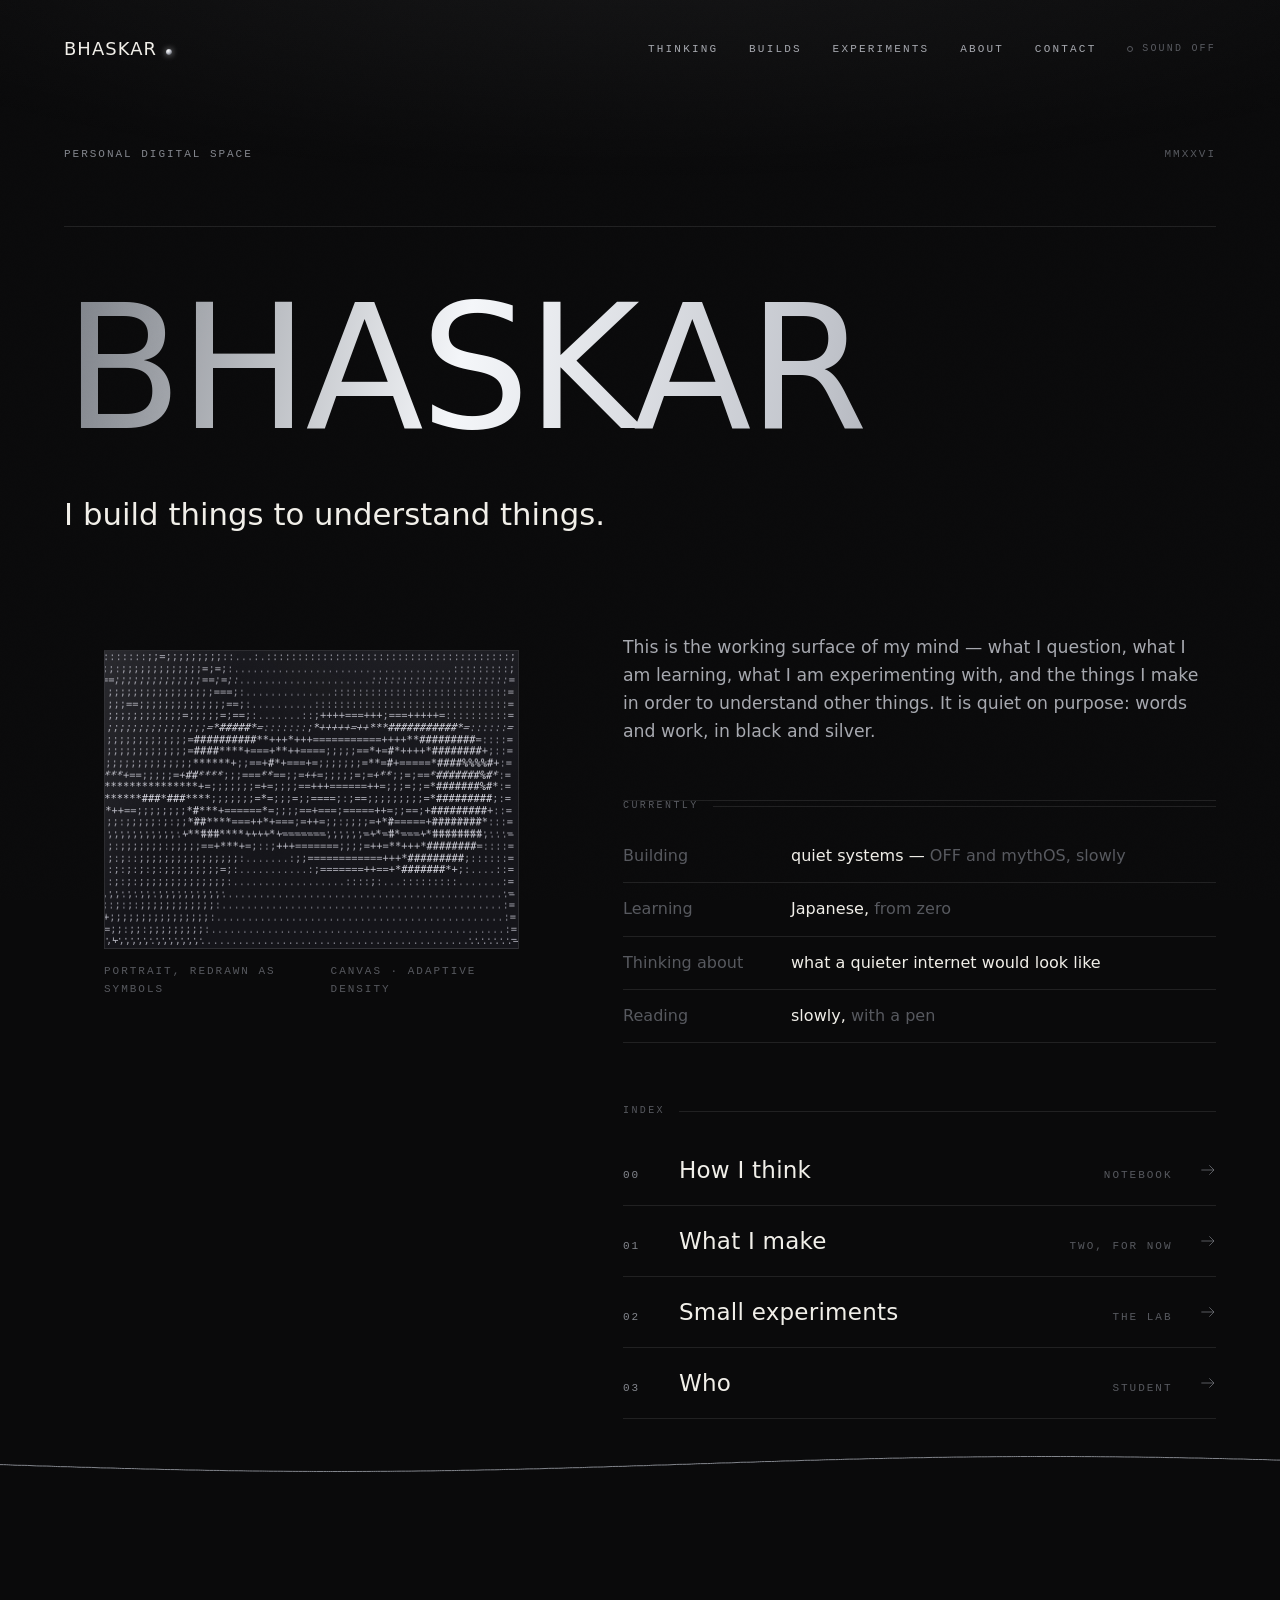
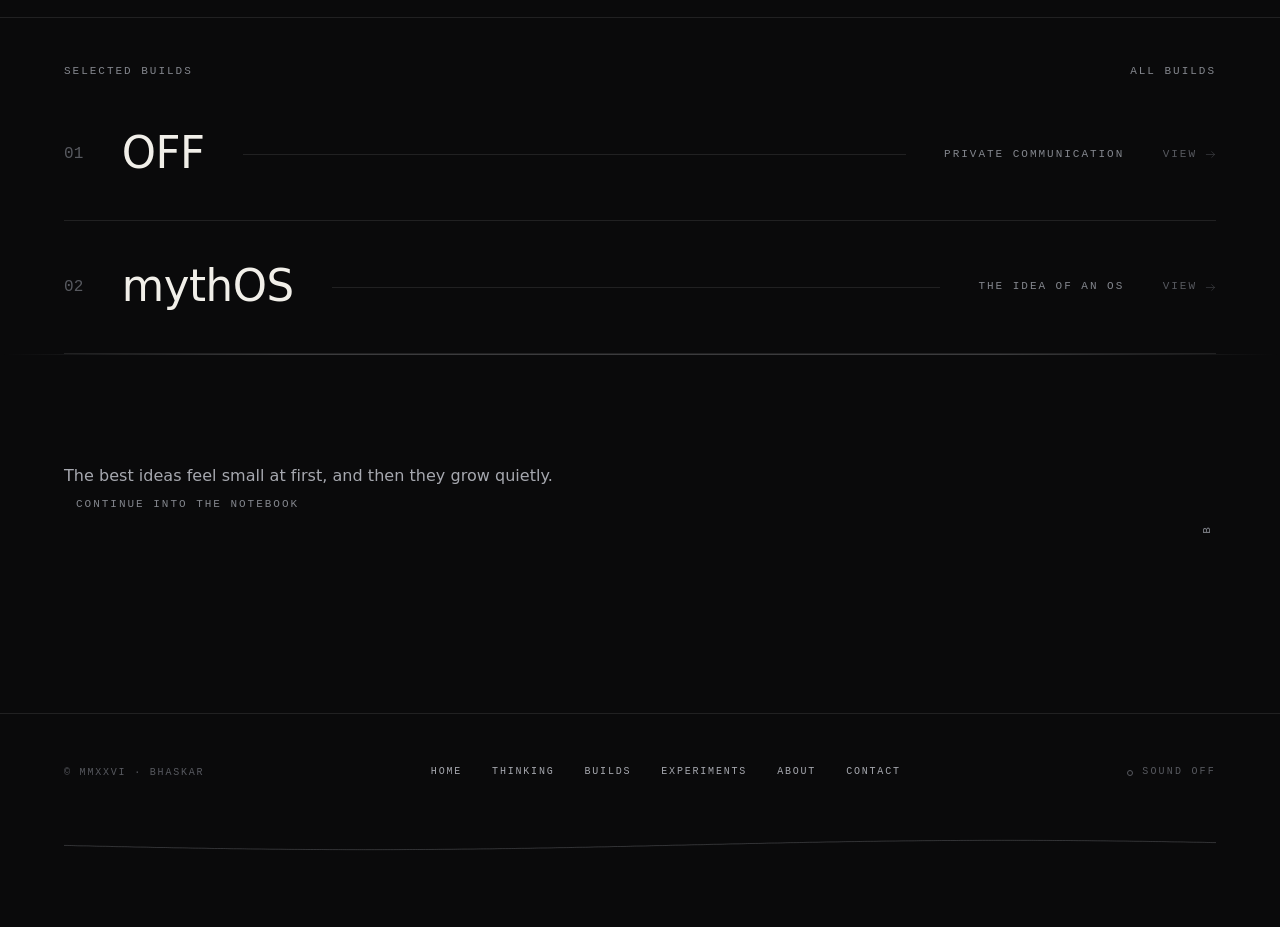
==== commit c3bb93ab: "Add custom 404 (route guard), preloader, antideploy config" ====
--- a/index.html
+++ b/index.html
@@ -22,6 +22,33 @@
   <link rel="preload" href="assets/fonts/SpaceGrotesk-Variable.woff2" as="font" type="font/woff2" crossorigin>
   <link rel="preload" href="assets/fonts/IBMPlexMono-Regular.woff2" as="font" type="font/woff2" crossorigin>
   <link rel="stylesheet" href="css/styles.css">
+
+  <!-- unknown-route guard: hosts with SPA-style fallback otherwise serve
+       the homepage at any missing path. Inline so it works even where
+       external assets cannot resolve. -->
+  <script>
+    (function () {
+      var p = location.pathname;
+      if (location.protocol === 'file:') return;
+      var known = ['/', '/index.html', '/thinking/', '/thinking/index.html',
+        '/builds/', '/builds/index.html', '/builds/off/', '/builds/off/index.html',
+        '/builds/mythos/', '/builds/mythos/index.html', '/experiments/', '/experiments/index.html',
+        '/about/', '/about/index.html', '/contact/', '/contact/index.html', '/404.html'];
+      var assets = ['/assets/', '/css/', '/js/'];
+      var statics = ['/favicon.svg', '/manifest.webmanifest', '/robots.txt', '/sitemap.xml'];
+      function ok() {
+        if (known.indexOf(p) !== -1) return true;
+        for (var i = 0; i < assets.length; i++) if (p.indexOf(assets[i]) === 0) return true;
+        for (var i = 0; i < statics.length; i++) if (p === statics[i]) return true;
+        return false;
+      }
+      if (!ok()) {
+        try { history.replaceState(null, '', p); } catch (e) {}
+        location.replace('/404.html');
+      }
+    })();
+  </script>
+
   <script src="js/loader.js" defer></script>
 </head>
 <body class="page-home">
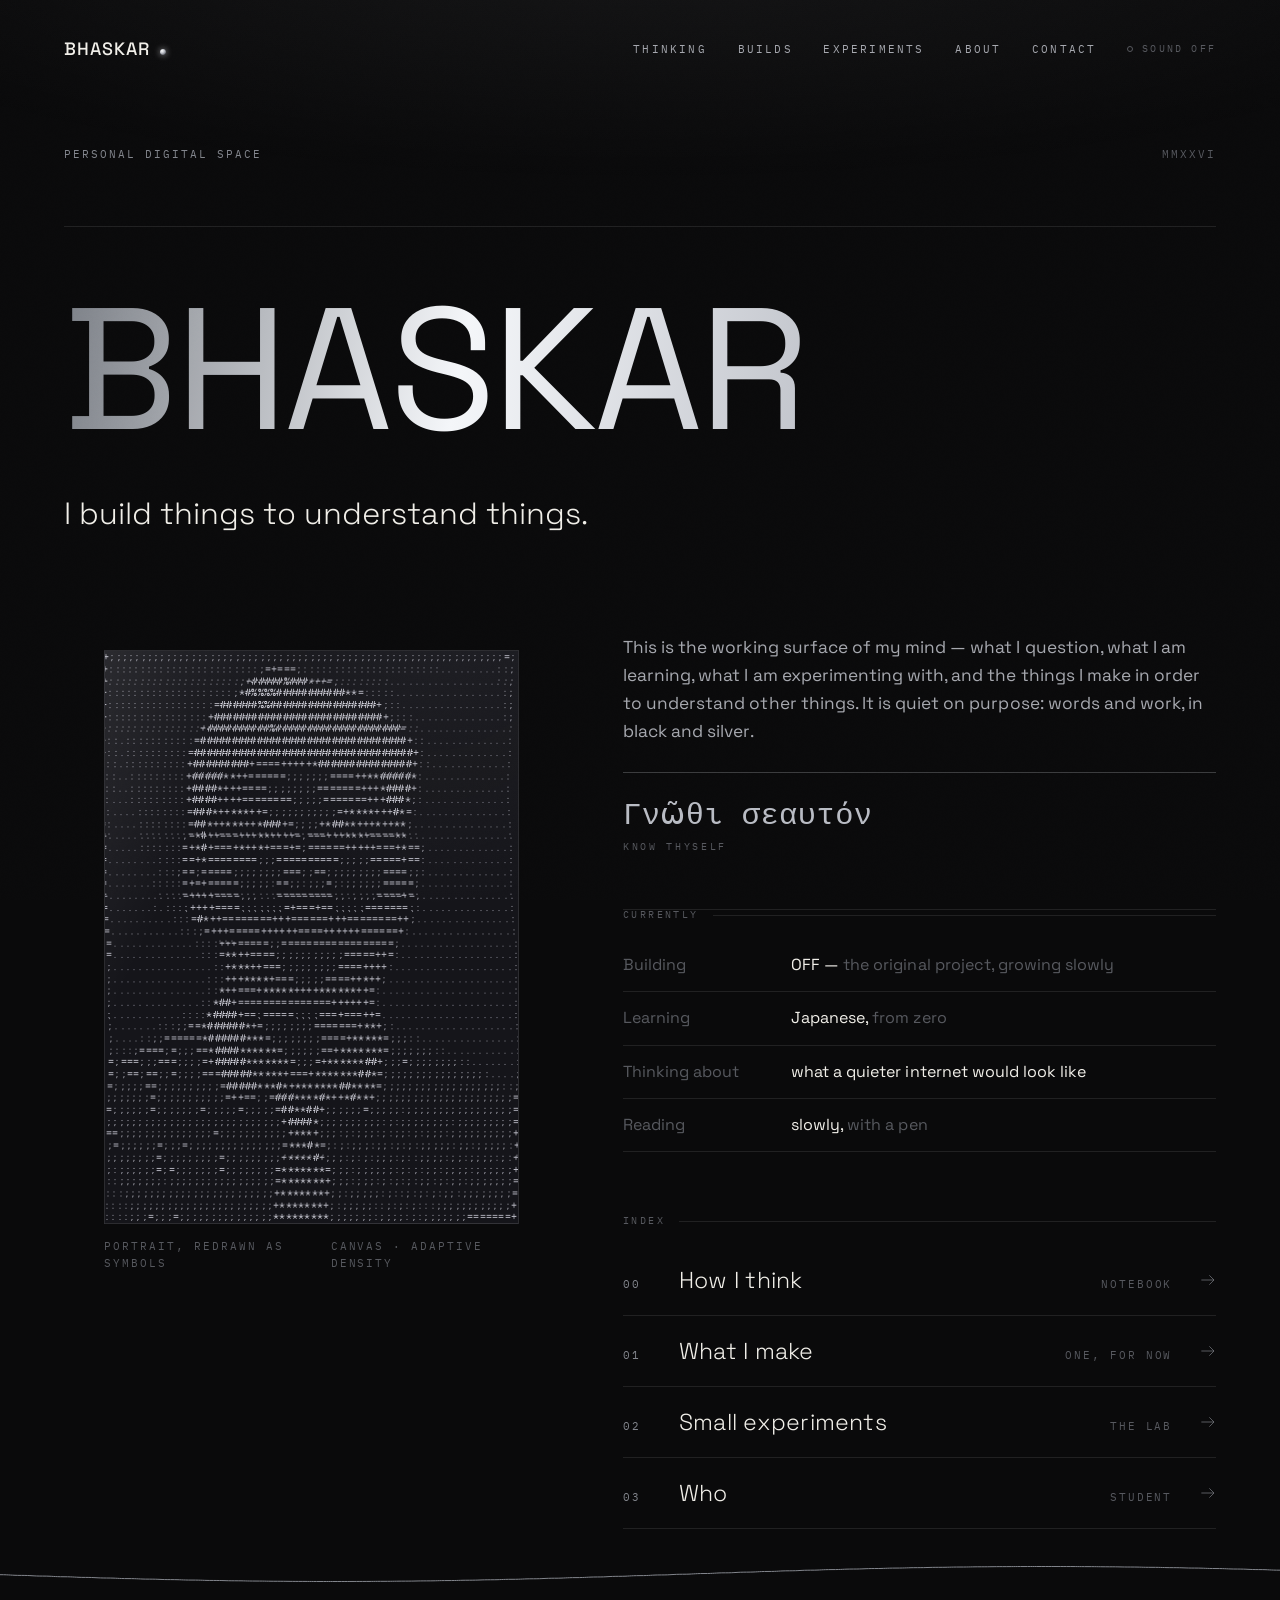
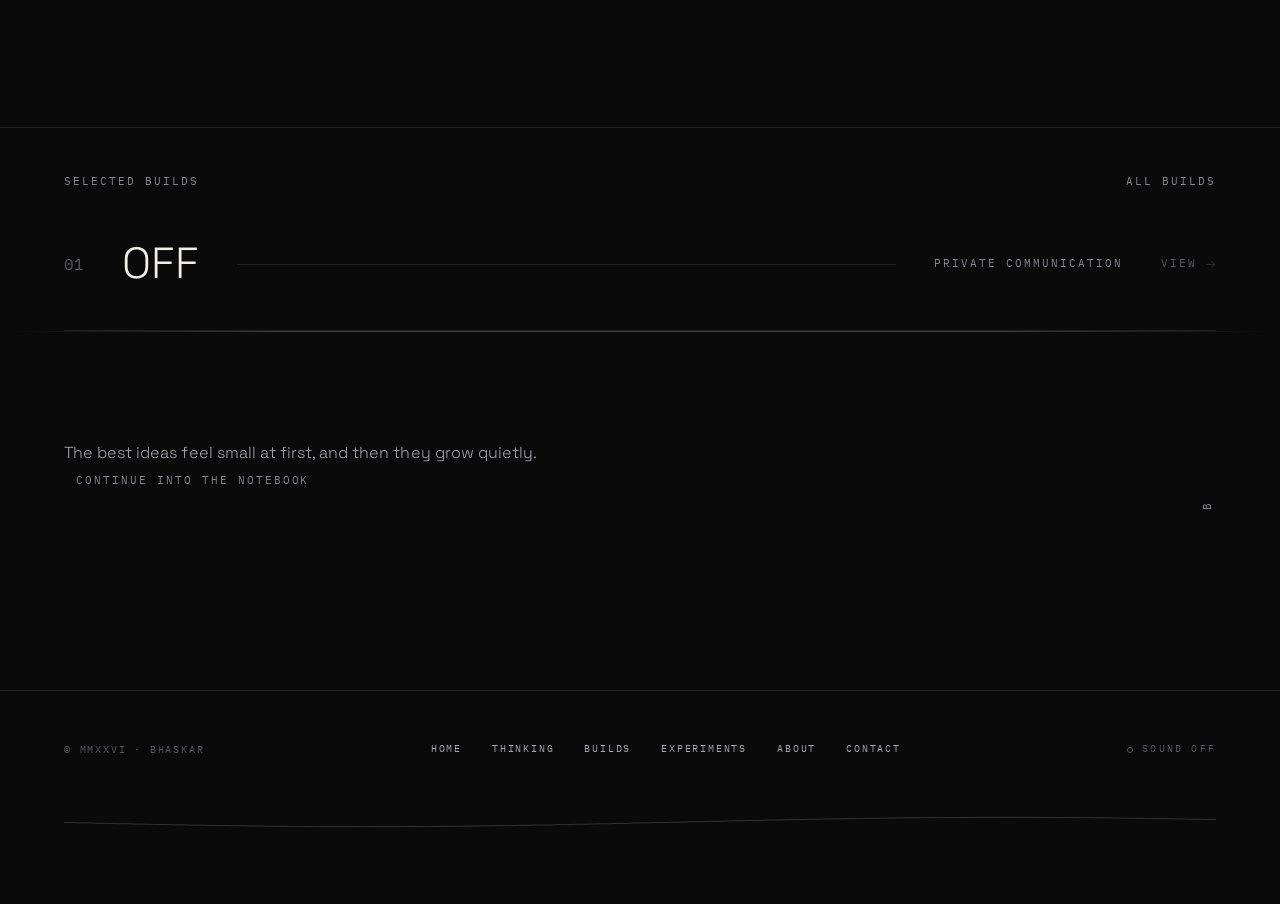
==== commit 4d668557: "Remove mythOS; fill OFF + contact with real facts; Greek quote; wire up fonts" ====
--- a/index.html
+++ b/index.html
@@ -32,7 +32,7 @@
       if (location.protocol === 'file:') return;
       var known = ['/', '/index.html', '/thinking/', '/thinking/index.html',
         '/builds/', '/builds/index.html', '/builds/off/', '/builds/off/index.html',
-        '/builds/mythos/', '/builds/mythos/index.html', '/experiments/', '/experiments/index.html',
+        '/experiments/', '/experiments/index.html',
         '/about/', '/about/index.html', '/contact/', '/contact/index.html', '/404.html'];
       var assets = ['/assets/', '/css/', '/js/'];
       var statics = ['/favicon.svg', '/manifest.webmanifest', '/robots.txt', '/sitemap.xml'];
@@ -130,10 +130,15 @@
             work, in black and silver.
           </p>
 
+          <p class="quote-row" data-reveal style="--d:.06s">
+            <span class="quote-greek">Γνῶθι σεαυτόν</span>
+            <span class="quote-trans caps caps--silver">Know thyself</span>
+          </p>
+
           <section class="currently" aria-label="Currently" data-reveal>
             <h2 class="block-label">Currently</h2>
             <dl>
-              <div class="row"><dt>Building</dt><dd>quiet systems — <span class="t">OFF and mythOS, slowly</span></dd></div>
+              <div class="row"><dt>Building</dt><dd>OFF — <span class="t">the original project, growing slowly</span></dd></div>
               <div class="row"><dt>Learning</dt><dd>Japanese, <span class="t">from zero</span></dd></div>
               <div class="row"><dt>Thinking about</dt><dd>what a quieter internet would look like</dd></div>
               <div class="row"><dt>Reading</dt><dd>slowly, <span class="t">with a pen</span></dd></div>
@@ -151,7 +156,7 @@
             <div class="row">
               <span class="n caps caps--dim">01</span>
               <a class="name" href="builds/index.html">What I make</a>
-              <span class="where caps caps--dim">Two, for now</span>
+              <span class="where caps caps--dim">One, for now</span>
               <span class="arrow" aria-hidden="true"><svg viewBox="0 0 24 24" preserveAspectRatio="none"><path d="M2 12 H21 M14 5 L21 12 L14 19"/></svg></span>
             </div>
             <div class="row">
@@ -184,14 +189,6 @@
         <span class="name">OFF</span>
         <span class="rule" aria-hidden="true"></span>
         <span class="tag caps">Private communication</span>
-        <span class="go caps">View<span class="arrow" aria-hidden="true"><svg viewBox="0 0 24 24" preserveAspectRatio="none"><path d="M2 12 H21 M14 5 L21 12 L14 19"/></svg></span></span>
-      </a>
-
-      <a class="row" href="builds/mythos/index.html" data-sound="click">
-        <span class="num mono">02</span>
-        <span class="name">mythOS</span>
-        <span class="rule" aria-hidden="true"></span>
-        <span class="tag caps">The idea of an OS</span>
         <span class="go caps">View<span class="arrow" aria-hidden="true"><svg viewBox="0 0 24 24" preserveAspectRatio="none"><path d="M2 12 H21 M14 5 L21 12 L14 19"/></svg></span></span>
       </a>
     </section>
--- a/css/styles.css
+++ b/css/styles.css
@@ -4,6 +4,29 @@
    ============================================================ */
 
 /* ---------- tokens ---------- */
+/* self-hosted subsets (SIL OFL). Space Grotesk variable carries the site's
+   needs at any weight; both IBM Plex Mono faces are exact subsets. */
+@font-face {
+  font-family: "Space Grotesk";
+  src: url("../assets/fonts/SpaceGrotesk-Variable.woff2") format("woff2");
+  font-weight: 300 700;
+  font-style: normal;
+  font-display: swap;
+}
+@font-face {
+  font-family: "IBM Plex Mono";
+  src: url("../assets/fonts/IBMPlexMono-Regular.woff2") format("woff2");
+  font-weight: 400;
+  font-style: normal;
+  font-display: swap;
+}
+@font-face {
+  font-family: "IBM Plex Mono";
+  src: url("../assets/fonts/IBMPlexMono-Medium.woff2") format("woff2");
+  font-weight: 500;
+  font-style: normal;
+  font-display: swap;
+}
 :root {
   --black:      #060606;
   --ink:        #0b0b0c;
@@ -507,7 +530,7 @@
 .portrait__frame {
   position: relative;
   overflow: hidden;
-  aspect-ratio: 1600 / 1156;
+  aspect-ratio: 1156 / 1600;
   background:
     radial-gradient(120% 120% at 80% -20%, rgba(238, 240, 244, 0.06), transparent 55%),
     var(--charcoal);
@@ -536,6 +559,27 @@
 }
 
 /* home intro column */
+.quote-row {
+  display: flex;
+  flex-direction: column;
+  gap: 8px;
+  margin-top: 26px;
+  padding-top: 22px;
+  border-top: 1px solid var(--line-strong);
+}
+.quote-greek {
+  font-family: var(--font-mono);
+  font-size: clamp(1.35rem, 2.6vw, 1.9rem);
+  font-weight: 400;
+  color: var(--silver);
+  letter-spacing: 0.015em;
+  line-height: 1.2;
+}
+.quote-trans {
+  font-size: 0.64rem;
+  letter-spacing: 0.26em;
+  color: var(--ghost);
+}
 .home-intro .lead {
   font-size: clamp(1.02rem, 1.35vw, 1.22rem);
   line-height: 1.62;
@@ -987,100 +1031,6 @@
   letter-spacing: -0.01em;
 }
 .statement .sil { color: var(--silver); }
-
-/* mythos uses a right-floated data block, roman numerals, staggered text */
-.mythos .case-head .name { color: var(--silver-bright); }
-.mythos .section .body-text { max-width: 60ch; }
-.mythos .case-meta-note {
-  font-family: var(--font-mono);
-  font-size: 0.68rem;
-  letter-spacing: 0.1em;
-  color: var(--ghost);
-  margin-top: 30px;
-}
-.mythos .roman-watermark {
-  font-family: var(--font-mono);
-  font-size: clamp(5rem, 16vw, 12rem);
-  color: transparent;
-  -webkit-text-stroke: 1px rgba(238, 240, 244, 0.06);
-  line-height: 1;
-  user-select: none;
-}
-
-.case-next { margin-top: var(--section-gap); padding-bottom: 50px; }
-.case-next a {
-  display: flex;
-  align-items: center;
-  justify-content: space-between;
-  gap: 20px;
-  padding: clamp(24px, 5vh, 40px) 0;
-  border-top: 1px solid var(--line);
-}
-.case-next .lbl { color: var(--ghost); }
-.case-next .nm { font-size: clamp(1.5rem, 4vw, 2.6rem); font-weight: 300; transition: transform 0.4s var(--ease); }
-.case-next a:hover .nm { transform: translateX(8px); color: var(--silver); }
-
-/* ---------- mythOS: a book-like rhythm ---------- */
-.mythos-roman {
-  margin-top: clamp(40px, 9vh, 96px);
-  -webkit-text-stroke: 1px rgba(238, 240, 244, 0.07);
-  color: transparent;
-  font-family: var(--font-mono);
-  font-size: clamp(8rem, 22vw, 20rem);
-  line-height: 0.8;
-  text-align: center;
-  user-select: none;
-}
-
-.m-sections { margin-top: clamp(24px, 5vh, 44px); }
-.m-section {
-  display: grid;
-  grid-template-columns: 110px minmax(0, 1fr);
-  gap: clamp(18px, 3vw, 56px);
-  padding: clamp(38px, 7vh, 72px) 0;
-  border-top: 1px solid var(--line);
-  align-items: baseline;
-}
-.m-section .rom {
-  font-family: var(--font-mono);
-  font-size: clamp(1.6rem, 3vw, 2.6rem);
-  color: var(--silver);
-  padding-top: 2px;
-  transition: color 0.35s ease;
-}
-.m-section:hover .rom { color: var(--silver-bright); }
-.m-section h3 {
-  font-size: clamp(1.35rem, 2.4vw, 2rem);
-  font-weight: 300;
-  letter-spacing: -0.005em;
-  max-width: 24ch;
-  margin-bottom: 18px;
-}
-.m-section .mt { color: var(--fog); font-weight: 300; line-height: 1.72; max-width: 62ch; }
-.m-section .mt strong { color: var(--paper); font-weight: 400; }
-.m-section .mn {
-  font-family: var(--font-mono);
-  font-size: 0.72rem;
-  line-height: 1.9;
-  color: var(--ghost);
-  border-left: 1px solid var(--line-strong);
-  padding-left: 18px;
-  margin-top: 22px;
-  max-width: 56ch;
-}
-/* alternating lanes */
-.m-section--swap {
-  grid-template-columns: minmax(0, 1fr) 110px;
-}
-.m-section--swap .rom { order: 2; text-align: right; }
-.m-section--swap > div { order: 1; }
-
-@media (max-width: 760px) {
-  .m-section,
-  .m-section--swap { grid-template-columns: 1fr; gap: 10px; }
-  .m-section--swap .rom { order: initial; text-align: left; }
-  .m-section .rom { padding-top: 0; }
-}
 
 /* ============================================================
    experiments
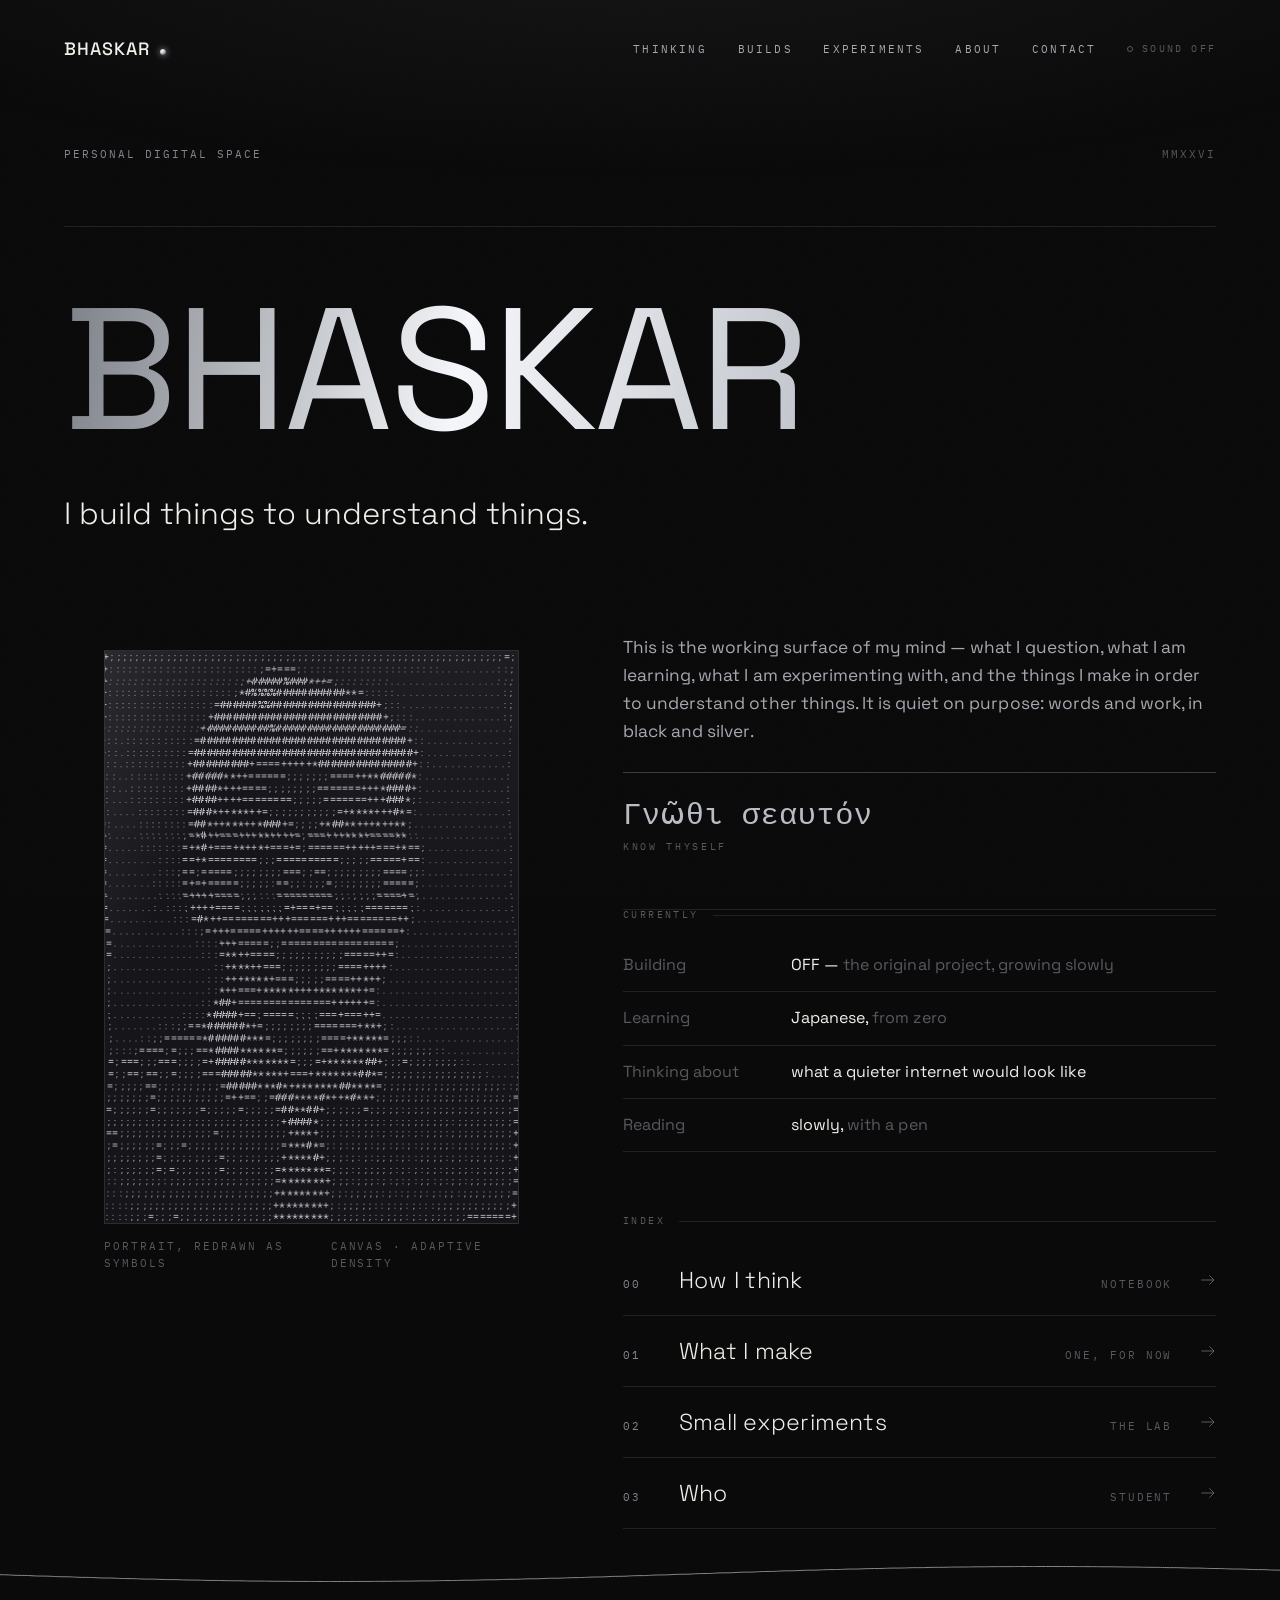
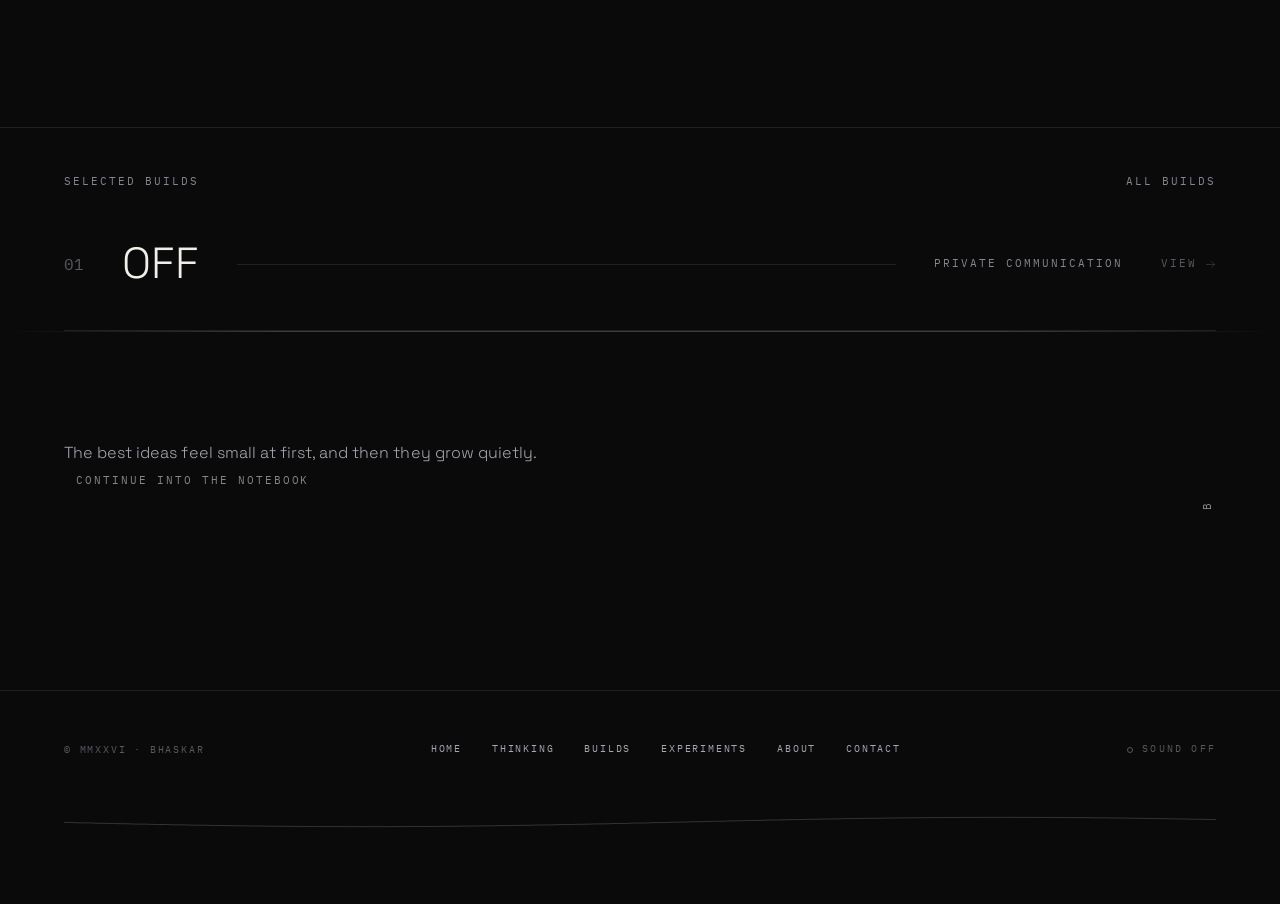
==== commit 521fcee7: "Restore original portrait JPEG; fix builds count; ground experiments with real evidence; drop dead ." ====
--- a/index.html
+++ b/index.html
@@ -113,7 +113,7 @@
             <img id="portraitFallback"
                  src="assets/images/portrait/portrait.webp"
                  alt="Portrait of Bhaskar"
-                 width="1600" height="1156"
+                 width="1156" height="1600"
                  loading="lazy" decoding="async" hidden>
           </div>
           <figcaption class="portrait__caption">
--- a/css/styles.css
+++ b/css/styles.css
@@ -962,7 +962,6 @@
   margin-bottom: 10px;
 }
 .case-data .cell dd { margin: 0; font-family: var(--font-mono); font-size: 0.78rem; letter-spacing: 0.06em; color: var(--paper); }
-.case-data .cell dd.ph { color: var(--silver-dim); }
 
 .case-body {
   display: grid;
